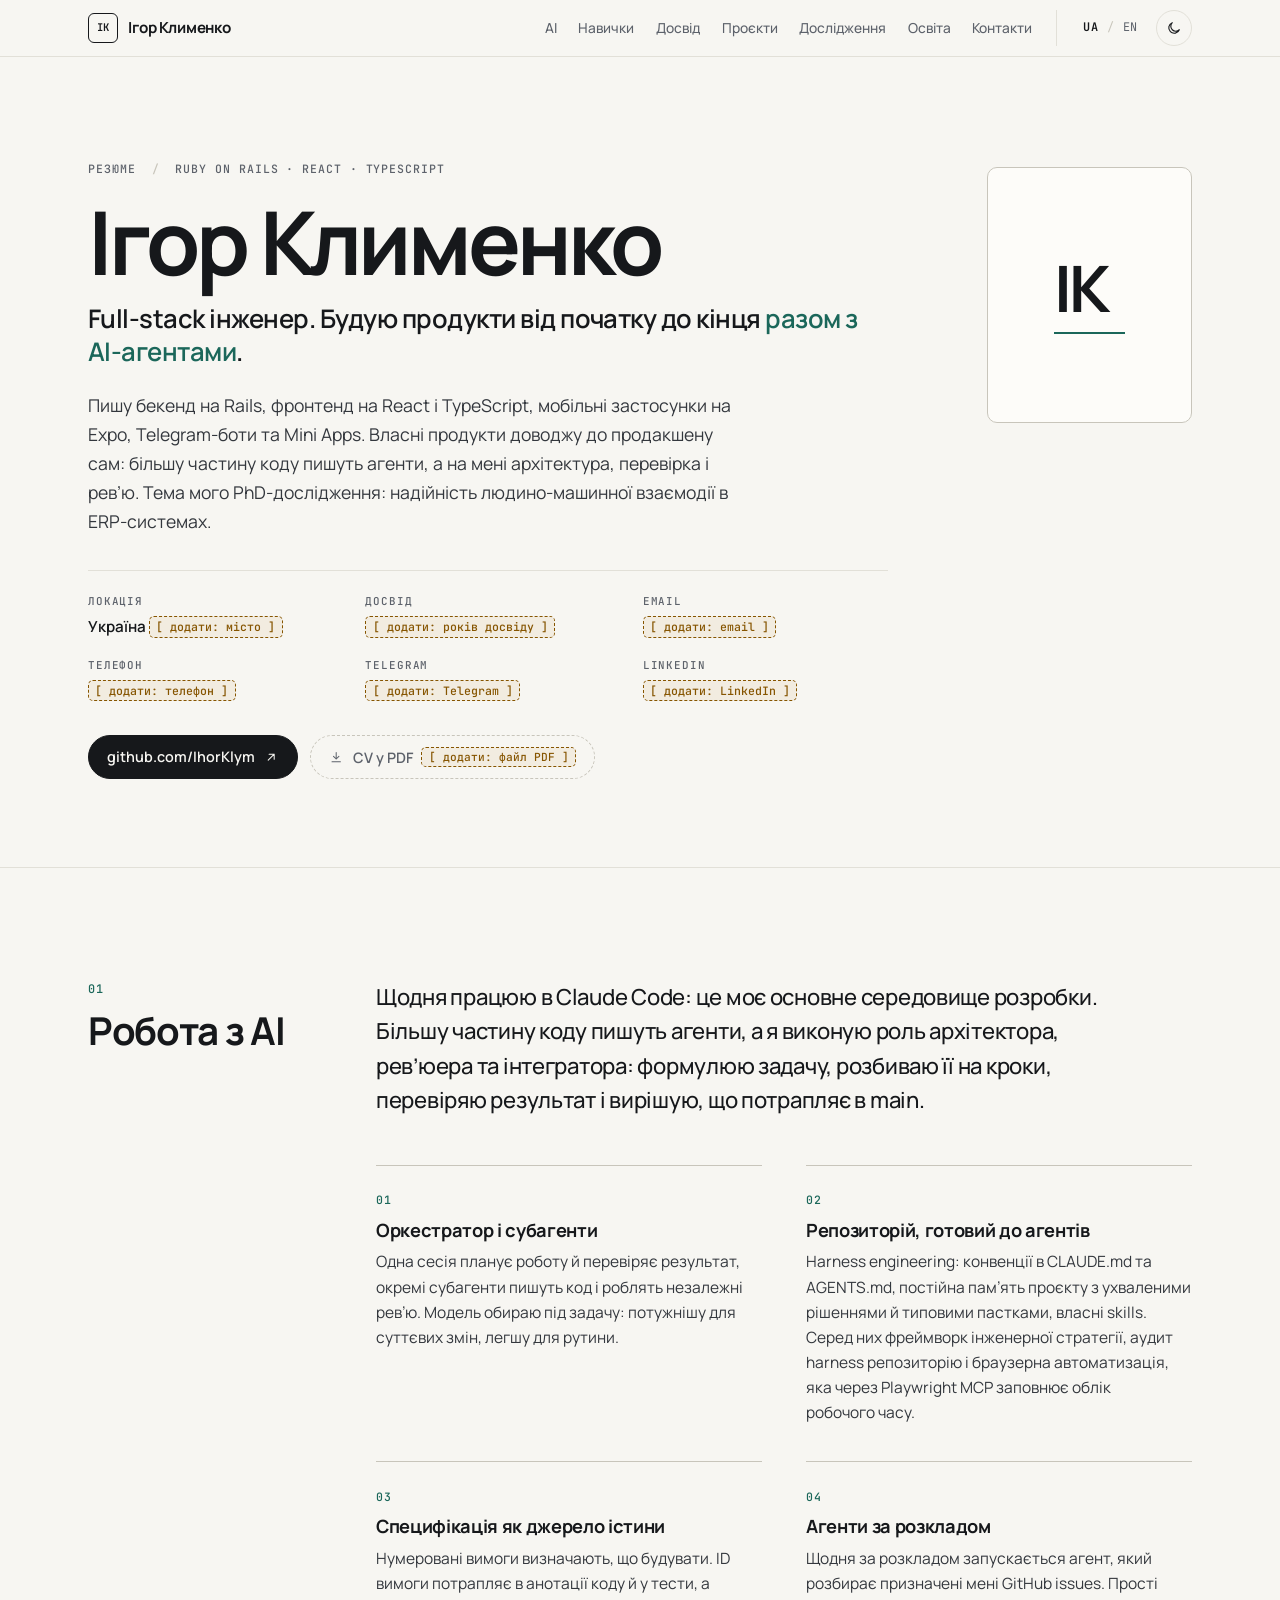
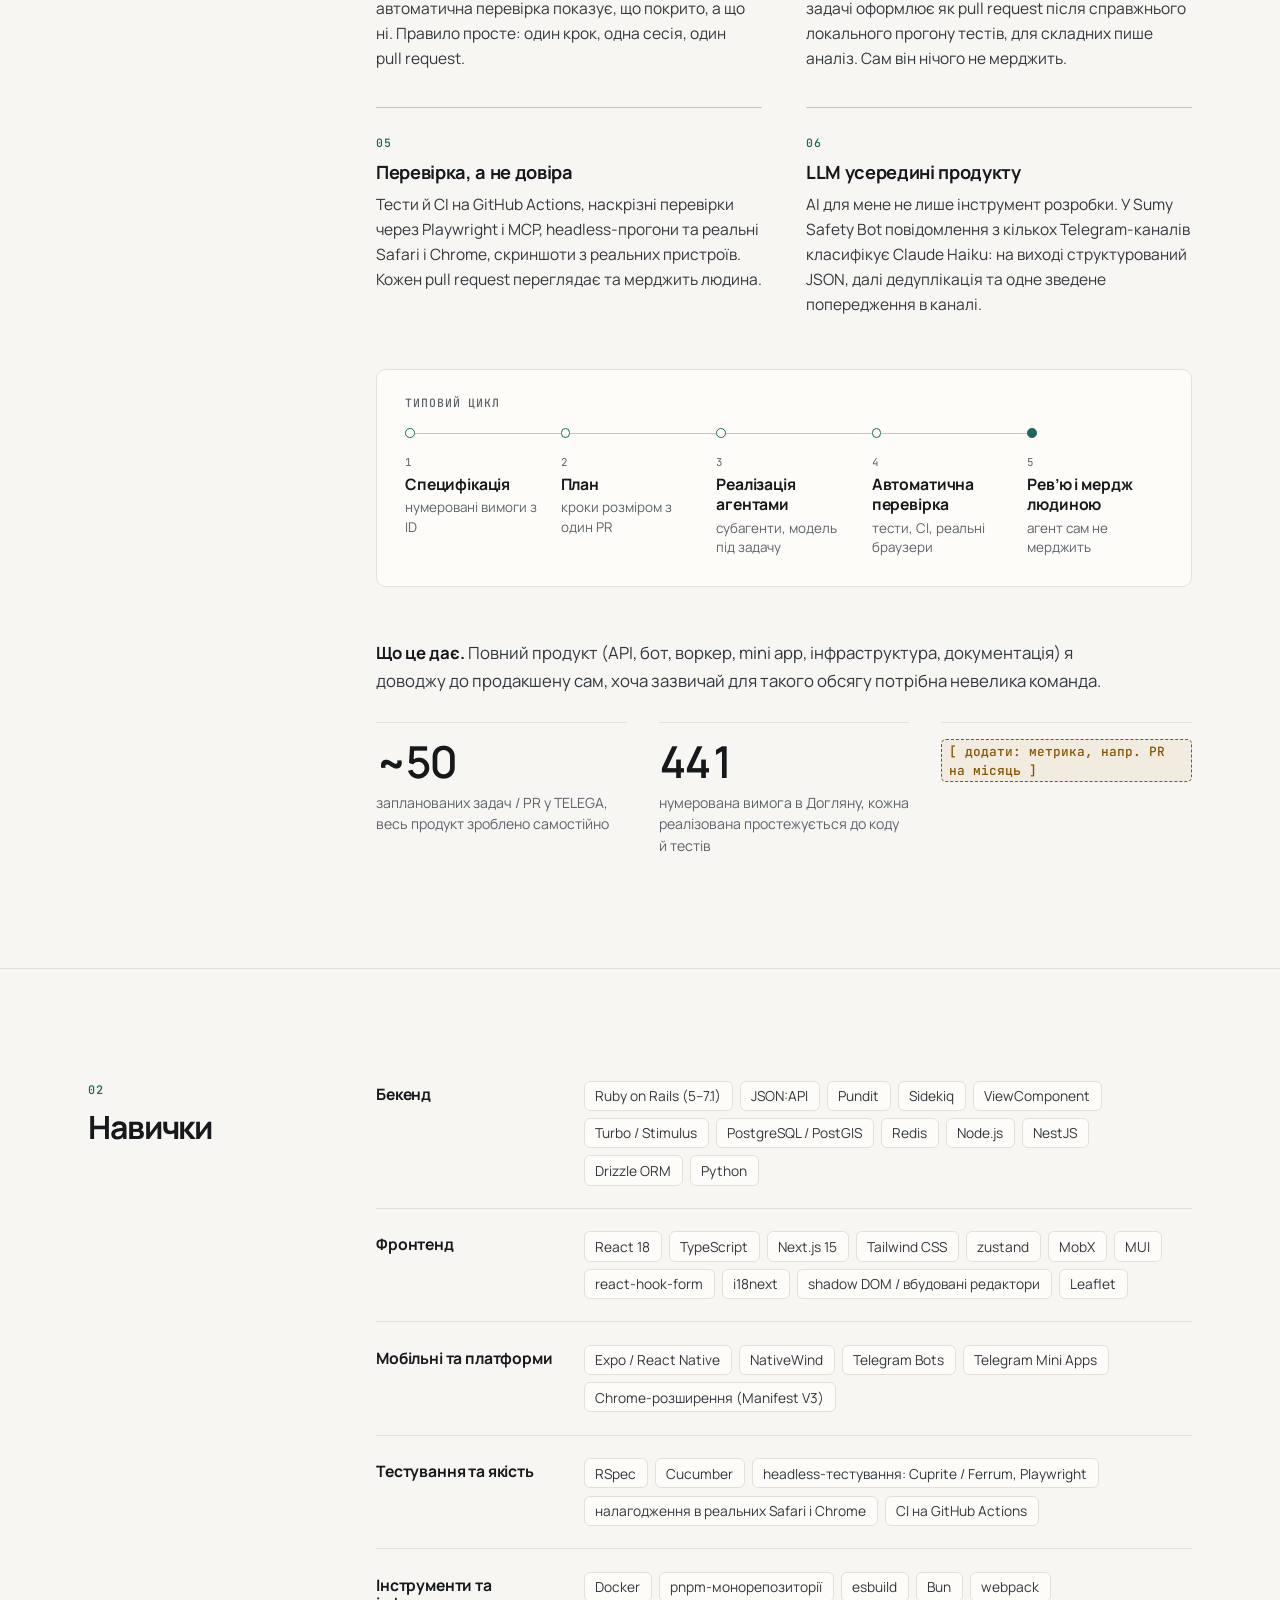
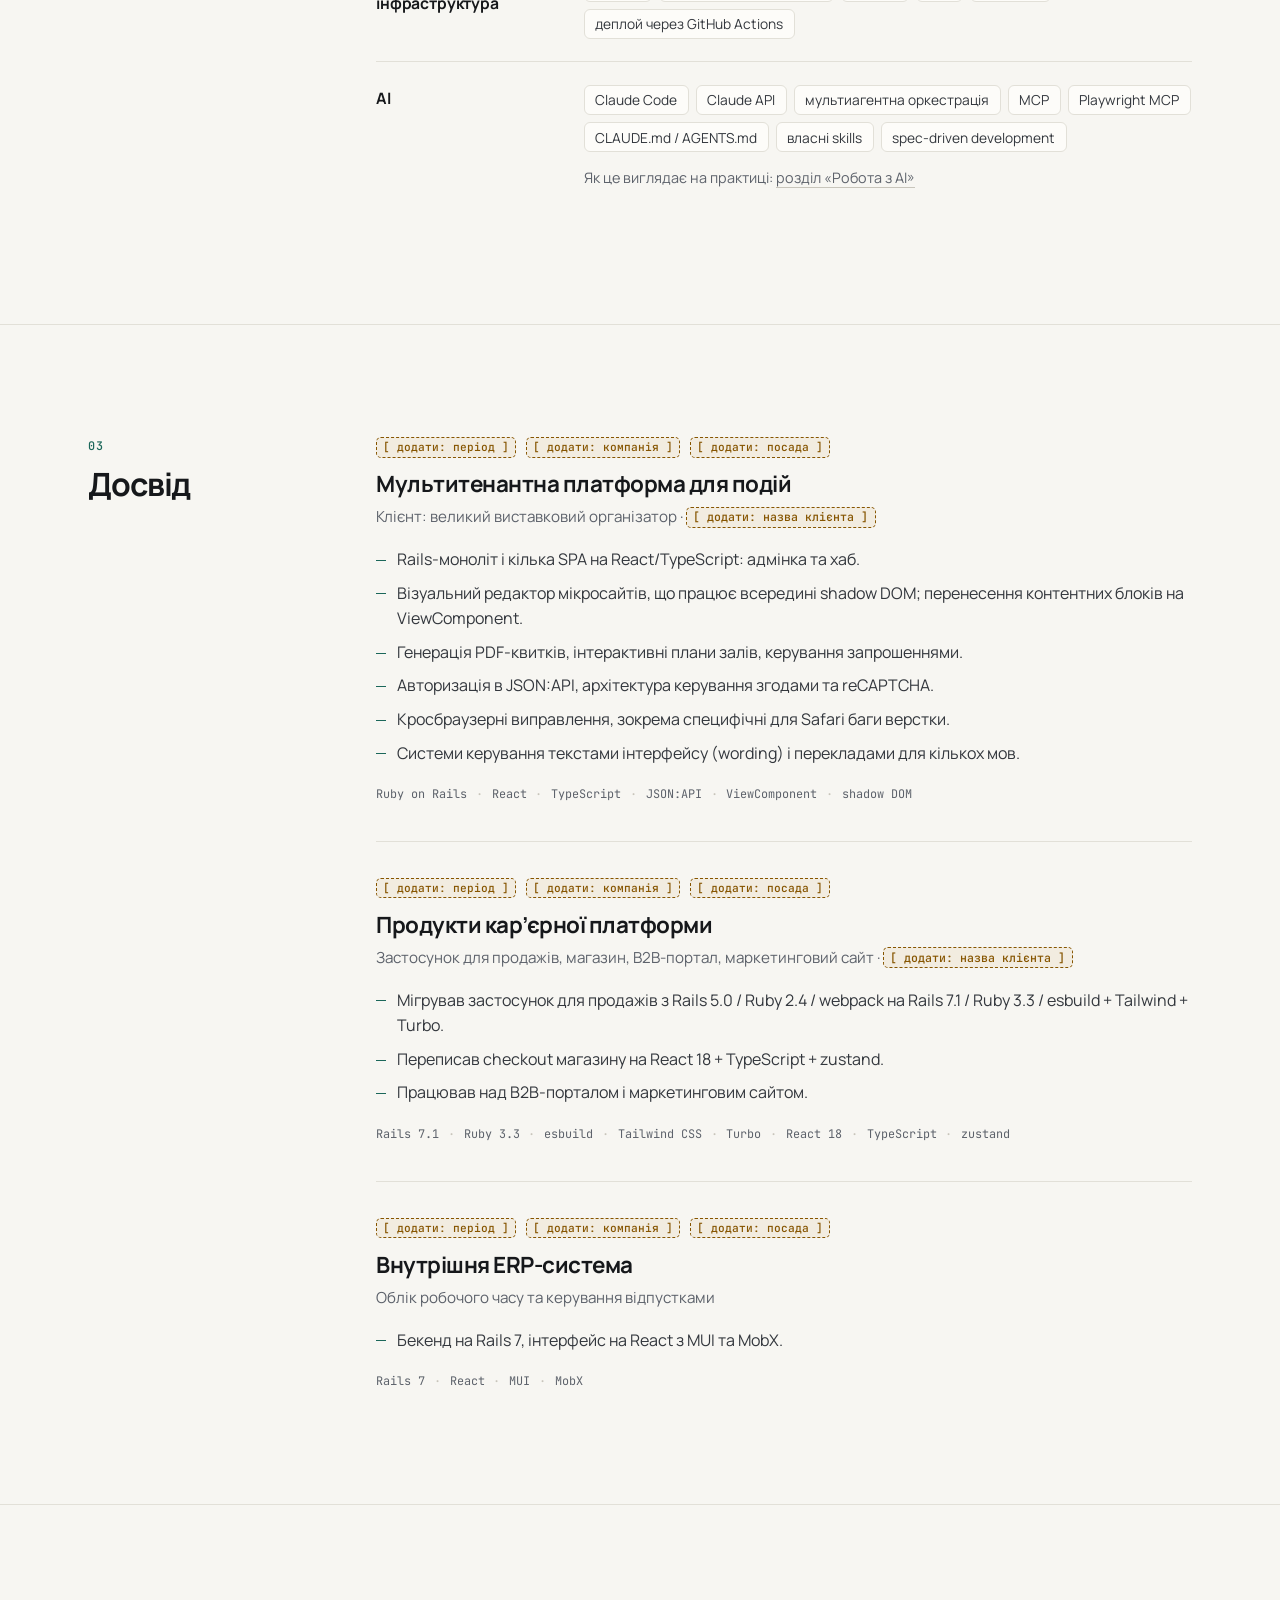
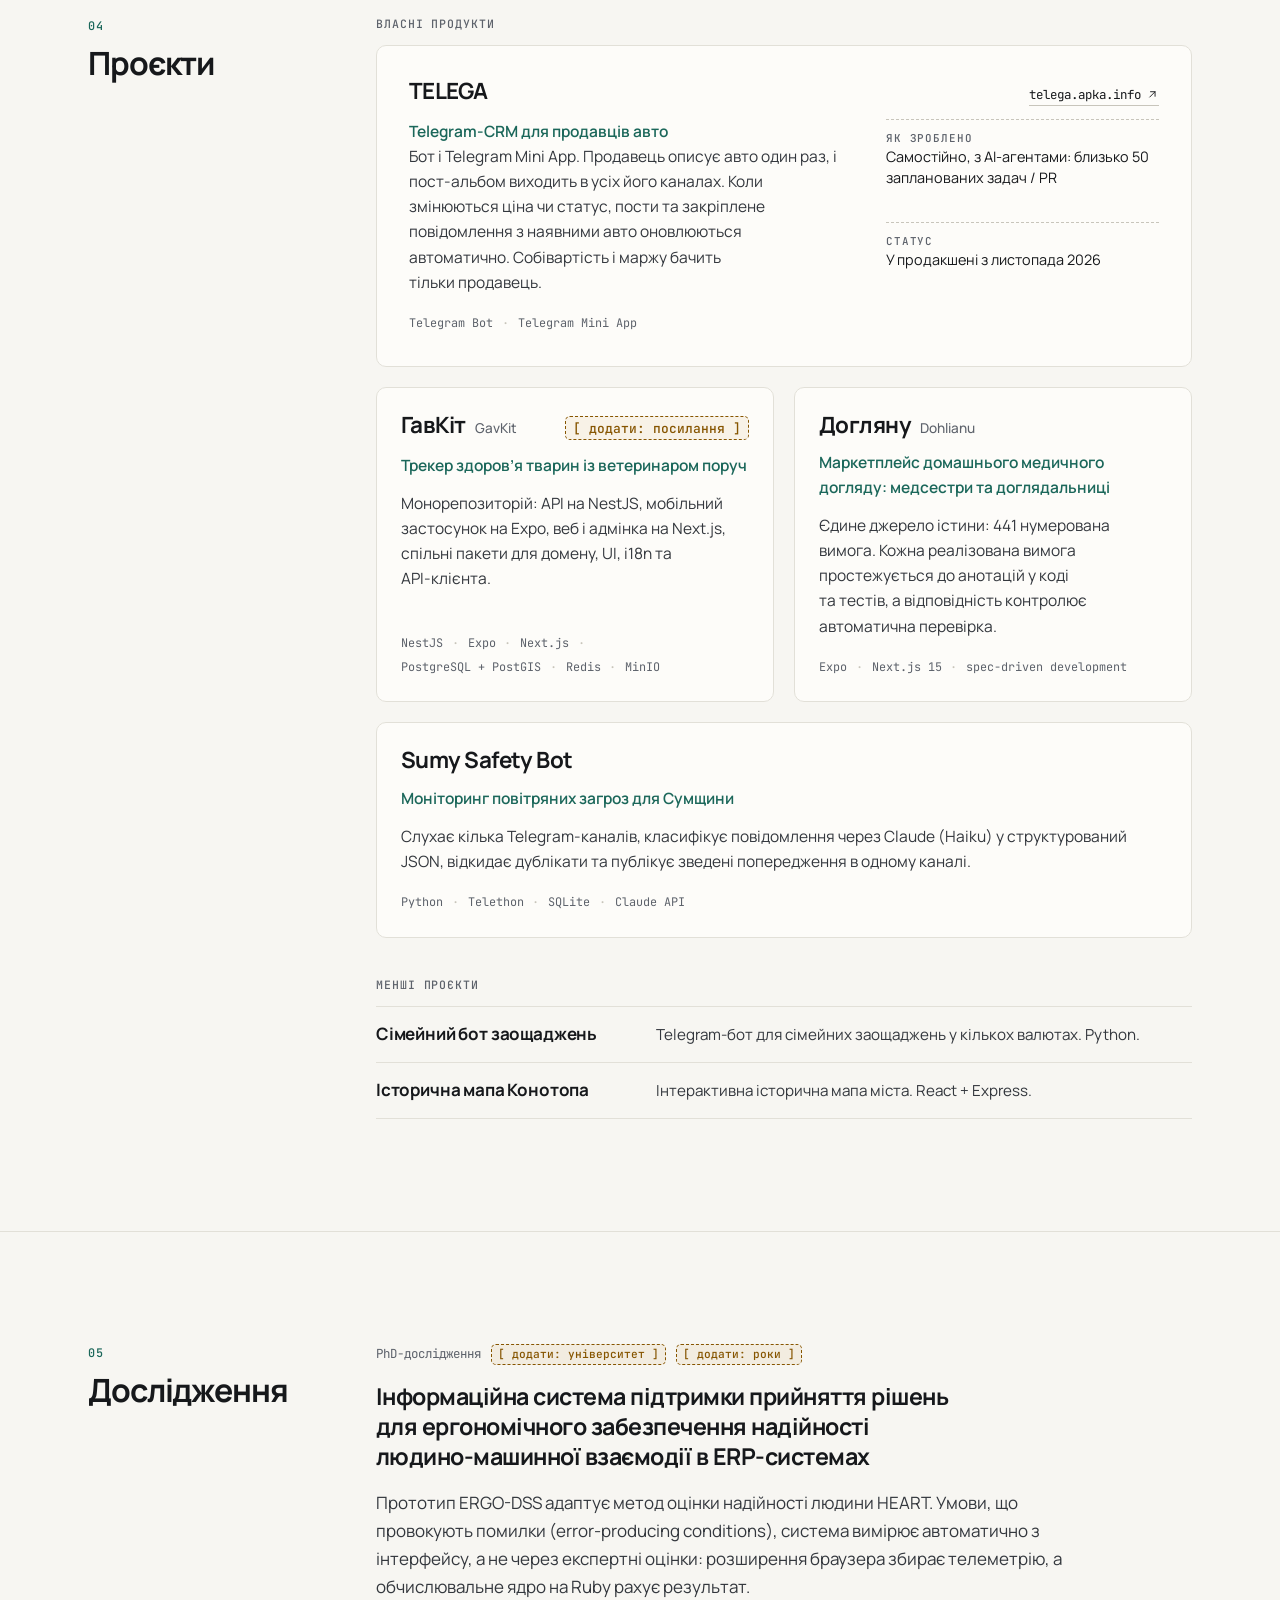
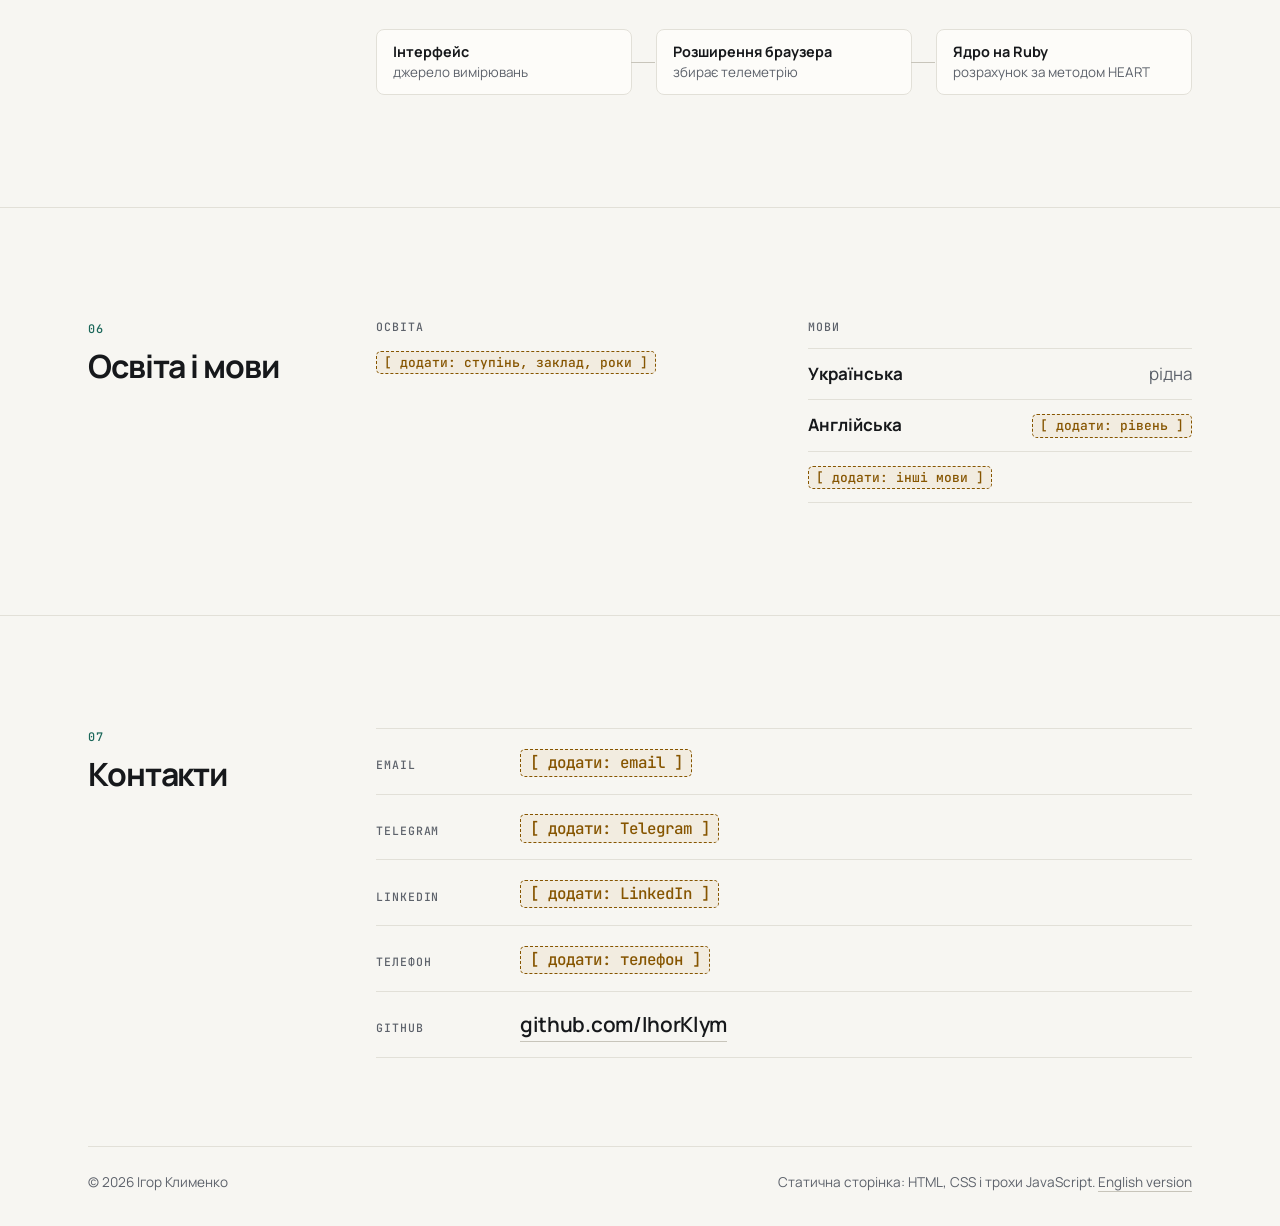
==== index.html @ 129bcf81 "Add bilingual CV site Co-Authored-By: Claude Fable 5.2 <noreply@anthropic.com>" ====
<!doctype html>
<html lang="uk" class="no-js">
<head>
  <meta charset="utf-8">
  <meta name="viewport" content="width=device-width, initial-scale=1">
  <title>Ігор Клименко · Full-stack інженер (Rails, React, TypeScript)</title>
  <meta name="description" content="Full-stack інженер: Ruby on Rails і React/TypeScript. Будую продукти від початку до кінця разом з AI-агентами: специфікація, оркестрація, автоматична перевірка, рев’ю людиною.">
  <meta name="author" content="Ігор Клименко">
  <link rel="canonical" href="https://ihorklym.github.io/cv/">
  <link rel="alternate" hreflang="uk" href="https://ihorklym.github.io/cv/">
  <link rel="alternate" hreflang="en" href="https://ihorklym.github.io/cv/en/">
  <link rel="alternate" hreflang="x-default" href="https://ihorklym.github.io/cv/">

  <meta name="color-scheme" content="light dark">
  <meta name="theme-color" content="#f7f6f2" media="(prefers-color-scheme: light)">
  <meta name="theme-color" content="#111316" media="(prefers-color-scheme: dark)">

  <meta property="og:type" content="profile">
  <meta property="og:site_name" content="Ігор Клименко · CV">
  <meta property="og:title" content="Ігор Клименко · Full-stack інженер">
  <meta property="og:description" content="Ruby on Rails і React/TypeScript. Будую продукти від початку до кінця разом з AI-агентами.">
  <meta property="og:url" content="https://ihorklym.github.io/cv/">
  <meta property="og:locale" content="uk_UA">
  <meta property="og:locale:alternate" content="en_US">
  <meta property="og:image" content="https://ihorklym.github.io/cv/assets/og-uk.png">
  <meta property="og:image:width" content="1200">
  <meta property="og:image:height" content="630">
  <meta property="og:image:alt" content="Ігор Клименко, full-stack інженер">
  <meta property="profile:first_name" content="Ігор">
  <meta property="profile:last_name" content="Клименко">
  <meta name="twitter:card" content="summary_large_image">

  <link rel="icon" href="assets/favicon.svg" type="image/svg+xml">
  <link rel="apple-touch-icon" href="assets/apple-touch-icon.png">

  <link rel="preconnect" href="https://fonts.googleapis.com">
  <link rel="preconnect" href="https://fonts.gstatic.com" crossorigin>
  <link rel="stylesheet" href="https://fonts.googleapis.com/css2?family=JetBrains+Mono:wght@400..600&amp;family=Manrope:wght@400..800&amp;display=swap">
  <link rel="stylesheet" href="assets/style.css">

  <script>
    /* Runs before first paint: saved theme, plus opt-in classes for motion.
       Without JS (or with reduced motion) nothing is ever hidden. */
    (function () {
      var d = document.documentElement;
      d.className = d.className.replace(/\bno-js\b/, 'js');
      try {
        var t = localStorage.getItem('cv-theme');
        if (t === 'light' || t === 'dark') d.setAttribute('data-theme', t);
      } catch (e) {}
      if ('IntersectionObserver' in window && window.matchMedia &&
          !window.matchMedia('(prefers-reduced-motion: reduce)').matches) {
        d.className += ' can-reveal';
        setTimeout(function () {
          if (!window.__cvReveal) d.className = d.className.replace(/\s*can-reveal\b/, '');
        }, 2500);
      }
    })();
  </script>
  <script src="assets/main.js" defer></script>

  <!-- When LinkedIn is known, add its URL to "sameAs" below. -->
  <script type="application/ld+json">
  {
    "@context": "https://schema.org",
    "@type": "Person",
    "name": "Ігор Клименко",
    "alternateName": "Ihor Klymenko",
    "jobTitle": "Full-stack інженер",
    "url": "https://ihorklym.github.io/cv/",
    "sameAs": ["https://github.com/IhorKlym"],
    "knowsAbout": ["Ruby on Rails", "React", "TypeScript", "AI-assisted software development"]
  }
  </script>
</head>
<body id="top">
  <a class="skip-link" href="#main">Перейти до змісту</a>

  <header class="site-header">
    <div class="wrap site-header__inner">
      <a class="brand" href="#top">
        <span class="brand__mark" aria-hidden="true">IK</span>
        <span>Ігор Клименко</span>
      </a>

      <nav class="nav" aria-label="Розділи сторінки">
        <ul>
          <li><a href="#ai">AI</a></li>
          <li><a href="#skills">Навички</a></li>
          <li><a href="#experience">Досвід</a></li>
          <li><a href="#projects">Проєкти</a></li>
          <li><a href="#research">Дослідження</a></li>
          <li><a href="#education">Освіта</a></li>
          <li><a href="#contact">Контакти</a></li>
        </ul>
      </nav>

      <div class="header-tools">
        <nav class="lang-switch" aria-label="Мова">
          <a href="./" hreflang="uk" lang="uk" aria-current="page" data-lang-link>UA<span class="visually-hidden"> (українська)</span></a>
          <span class="lang-switch__sep" aria-hidden="true">/</span>
          <a href="en/" hreflang="en" lang="en" data-lang-link>EN<span class="visually-hidden"> (English)</span></a>
        </nav>
        <button class="theme-toggle" type="button" aria-pressed="false" title="Темна тема" data-theme-toggle>
          <span class="visually-hidden">Темна тема</span>
          <svg class="icon icon-moon" viewBox="0 0 24 24" aria-hidden="true" focusable="false"><path d="M20 14.6A8.2 8.2 0 1 1 9.4 4a6.6 6.6 0 0 0 10.6 10.6Z"/></svg>
          <svg class="icon icon-sun" viewBox="0 0 24 24" aria-hidden="true" focusable="false"><circle cx="12" cy="12" r="4"/><path d="M12 2.8v1.9M12 19.3v1.9M4.9 4.9l1.3 1.3M17.8 17.8l1.3 1.3M2.8 12h1.9M19.3 12h1.9M4.9 19.1l1.3-1.3M17.8 6.2l1.3-1.3"/></svg>
        </button>
      </div>
    </div>
    <div class="progress" aria-hidden="true"></div>
  </header>

  <main id="main" tabindex="-1">

    <!-- Hero -->
    <section class="hero" aria-labelledby="hero-title">
      <div class="wrap hero__grid">
        <div class="hero__main">
          <p class="eyebrow hero__eyebrow hero-in" style="--d:0"><span>Резюме</span><span>Ruby on Rails · React · TypeScript</span></p>
          <h1 id="hero-title" class="hero-in" style="--d:1">Ігор Клименко</h1>
          <p class="hero__role hero-in" style="--d:2">Full-stack інженер. Будую продукти від початку до кінця <em>разом з AI-агентами</em>.</p>
          <p class="hero__about hero-in" style="--d:3">Пишу бекенд на Rails, фронтенд на React і TypeScript, мобільні застосунки на Expo, Telegram-боти та Mini Apps. Власні продукти доводжу до продакшену сам: більшу частину коду пишуть агенти, а на мені архітектура, перевірка і рев’ю. Тема мого PhD-дослідження: надійність людино-машинної взаємодії в ERP-системах.</p>

          <!-- Contacts: replace each placeholder <span class="placeholder" ...> with the real value, e.g.
               <a class="link" href="mailto:name@example.com">name@example.com</a>
               <a class="link" href="tel:+380000000000">+380 00 000 00 00</a>
               <a class="link" href="https://t.me/username">@username</a> -->
          <dl class="facts hero-in" style="--d:4">
            <div>
              <dt>Локація</dt>
              <dd>Україна <span class="placeholder" data-todo="city">[ додати: місто ]</span></dd>
            </div>
            <div class="todo-wrap">
              <dt>Досвід</dt>
              <dd><span class="placeholder" data-todo="years-experience">[ додати: років досвіду ]</span></dd>
            </div>
            <div class="todo-wrap">
              <dt>Email</dt>
              <dd><span class="placeholder" data-todo="email">[ додати: email ]</span></dd>
            </div>
            <div class="todo-wrap">
              <dt>Телефон</dt>
              <dd><span class="placeholder" data-todo="phone">[ додати: телефон ]</span></dd>
            </div>
            <div class="todo-wrap">
              <dt>Telegram</dt>
              <dd><span class="placeholder" data-todo="telegram">[ додати: Telegram ]</span></dd>
            </div>
            <div class="todo-wrap">
              <dt>LinkedIn</dt>
              <dd><span class="placeholder" data-todo="linkedin">[ додати: LinkedIn ]</span></dd>
            </div>
          </dl>

          <div class="hero__actions hero-in" style="--d:5">
            <a class="btn btn--solid" href="https://github.com/IhorKlym" rel="me">
              github.com/IhorKlym
              <svg class="icon" viewBox="0 0 24 24" aria-hidden="true" focusable="false"><path d="M7 17 17 7M8.5 7H17v8.5"/></svg>
            </a>
            <!-- When the PDF exists, replace this <span> with:
                 <a class="btn" href="assets/ihor-klymenko-cv-uk.pdf" download>
                   <svg class="icon" viewBox="0 0 24 24" aria-hidden="true" focusable="false"><path d="M12 4v11m0 0-4.5-4.5M12 15l4.5-4.5M5 19.5h14"/></svg>
                   CV у PDF
                 </a> -->
            <span class="btn btn--todo todo-wrap">
              <svg class="icon" viewBox="0 0 24 24" aria-hidden="true" focusable="false"><path d="M12 4v11m0 0-4.5-4.5M12 15l4.5-4.5M5 19.5h14"/></svg>
              CV у PDF
              <span class="placeholder" data-todo="cv-pdf">[ додати: файл PDF ]</span>
            </span>
          </div>
          <p class="print-only hero__online">Онлайн-версія: ihorklym.github.io/cv</p>
        </div>

        <!-- Photo slot. To use a photo, replace the <span class="portrait__mono"> below with:
             <img src="assets/photo.jpg" alt="Ігор Клименко" width="416" height="520">
             (in en/index.html the path is ../assets/photo.jpg) and remove aria-hidden from this div. -->
        <div class="portrait hero-in" style="--d:2" data-todo="photo" aria-hidden="true">
          <span class="portrait__mono">IK</span>
        </div>
      </div>
    </section>

    <!-- 01 Working with AI -->
    <section class="section section--feature" id="ai" aria-labelledby="ai-title">
      <div class="wrap section__grid">
        <div class="section__head">
          <span class="section__num">01</span>
          <h2 class="section__title" id="ai-title">Робота з AI</h2>
        </div>
        <div class="section__body">
          <p class="lead reveal">Щодня працюю в Claude Code: це моє основне середовище розробки. Більшу частину коду пишуть агенти, а я виконую роль архітектора, рев’юера та інтегратора: формулюю задачу, розбиваю її на кроки, перевіряю результат і вирішую, що потрапляє в main.</p>

          <ol class="principles">
            <li class="principle reveal">
              <span class="principle__num">01</span>
              <h3 class="principle__title">Оркестратор і субагенти</h3>
              <p>Одна сесія планує роботу й перевіряє результат, окремі субагенти пишуть код і роблять незалежні рев’ю. Модель обираю під задачу: потужнішу для суттєвих змін, легшу для рутини.</p>
            </li>
            <li class="principle reveal">
              <span class="principle__num">02</span>
              <h3 class="principle__title">Репозиторій, готовий до агентів</h3>
              <p>Harness engineering: конвенції в CLAUDE.md та AGENTS.md, постійна пам’ять проєкту з ухваленими рішеннями й типовими пастками, власні skills. Серед них фреймворк інженерної стратегії, аудит harness репозиторію і браузерна автоматизація, яка через Playwright MCP заповнює облік робочого часу.</p>
            </li>
            <li class="principle reveal">
              <span class="principle__num">03</span>
              <h3 class="principle__title">Специфікація як джерело істини</h3>
              <p>Нумеровані вимоги визначають, що будувати. ID вимоги потрапляє в анотації коду й у тести, а автоматична перевірка показує, що покрито, а що ні. Правило просте: один крок, одна сесія, один pull request.</p>
            </li>
            <li class="principle reveal">
              <span class="principle__num">04</span>
              <h3 class="principle__title">Агенти за розкладом</h3>
              <p>Щодня за розкладом запускається агент, який розбирає призначені мені GitHub issues. Прості задачі оформлює як pull request після справжнього локального прогону тестів, для складних пише аналіз. Сам він нічого не мерджить.</p>
            </li>
            <li class="principle reveal">
              <span class="principle__num">05</span>
              <h3 class="principle__title">Перевірка, а не довіра</h3>
              <p>Тести й CI на GitHub Actions, наскрізні перевірки через Playwright і MCP, headless-прогони та реальні Safari і Chrome, скриншоти з реальних пристроїв. Кожен pull request переглядає та мерджить людина.</p>
            </li>
            <li class="principle reveal">
              <span class="principle__num">06</span>
              <h3 class="principle__title">LLM усередині продукту</h3>
              <p>AI для мене не лише інструмент розробки. У Sumy Safety Bot повідомлення з кількох Telegram-каналів класифікує Claude Haiku: на виході структурований JSON, далі дедуплікація та одне зведене попередження в каналі.</p>
            </li>
          </ol>

          <div class="loop reveal">
            <h3 class="eyebrow">Типовий цикл</h3>
            <ol class="loop__steps">
              <li class="loop__step" style="--i:0">
                <span class="loop__idx">1</span>
                <span class="loop__name">Специфікація</span>
                <span class="loop__note">нумеровані вимоги з ID</span>
              </li>
              <li class="loop__step" style="--i:1">
                <span class="loop__idx">2</span>
                <span class="loop__name">План</span>
                <span class="loop__note">кроки розміром з один PR</span>
              </li>
              <li class="loop__step" style="--i:2">
                <span class="loop__idx">3</span>
                <span class="loop__name">Реалізація агентами</span>
                <span class="loop__note">субагенти, модель під задачу</span>
              </li>
              <li class="loop__step" style="--i:3">
                <span class="loop__idx">4</span>
                <span class="loop__name">Автоматична перевірка</span>
                <span class="loop__note">тести, CI, реальні браузери</span>
              </li>
              <li class="loop__step loop__step--human" style="--i:4">
                <span class="loop__idx">5</span>
                <span class="loop__name">Рев’ю і мердж людиною</span>
                <span class="loop__note">агент сам не мерджить</span>
              </li>
            </ol>
          </div>

          <div class="outcome reveal">
            <p class="outcome__text"><strong>Що це дає.</strong> Повний продукт (API, бот, воркер, mini app, інфраструктура, документація) я доводжу до продакшену сам, хоча зазвичай для такого обсягу потрібна невелика команда.</p>
            <ul class="stats">
              <li class="stat">
                <span class="stat__value">~50</span>
                <span class="stat__label">запланованих задач / PR у TELEGA, весь продукт зроблено самостійно</span>
              </li>
              <li class="stat">
                <span class="stat__value">441</span>
                <span class="stat__label">нумерована вимога в Догляну, кожна реалізована простежується до коду й тестів</span>
              </li>
              <li class="stat todo-wrap">
                <span class="placeholder" data-todo="ai-metric">[ додати: метрика, напр. PR на місяць ]</span>
              </li>
            </ul>
          </div>
        </div>
      </div>
    </section>

    <!-- 02 Skills -->
    <section class="section" id="skills" aria-labelledby="skills-title">
      <div class="wrap section__grid">
        <div class="section__head">
          <span class="section__num">02</span>
          <h2 class="section__title" id="skills-title">Навички</h2>
        </div>
        <div class="section__body">
          <div class="skill-group reveal">
            <h3 class="skill-group__title">Бекенд</h3>
            <ul class="tags">
              <li>Ruby on Rails (5–7.1)</li>
              <li>JSON:API</li>
              <li>Pundit</li>
              <li>Sidekiq</li>
              <li>ViewComponent</li>
              <li>Turbo / Stimulus</li>
              <li>PostgreSQL / PostGIS</li>
              <li>Redis</li>
              <li>Node.js</li>
              <li>NestJS</li>
              <li>Drizzle ORM</li>
              <li>Python</li>
            </ul>
          </div>
          <div class="skill-group reveal">
            <h3 class="skill-group__title">Фронтенд</h3>
            <ul class="tags">
              <li>React 18</li>
              <li>TypeScript</li>
              <li>Next.js 15</li>
              <li>Tailwind CSS</li>
              <li>zustand</li>
              <li>MobX</li>
              <li>MUI</li>
              <li>react-hook-form</li>
              <li>i18next</li>
              <li>shadow DOM / вбудовані редактори</li>
              <li>Leaflet</li>
            </ul>
          </div>
          <div class="skill-group reveal">
            <h3 class="skill-group__title">Мобільні та платформи</h3>
            <ul class="tags">
              <li>Expo / React Native</li>
              <li>NativeWind</li>
              <li>Telegram Bots</li>
              <li>Telegram Mini Apps</li>
              <li>Chrome-розширення (Manifest V3)</li>
            </ul>
          </div>
          <div class="skill-group reveal">
            <h3 class="skill-group__title">Тестування та якість</h3>
            <ul class="tags">
              <li>RSpec</li>
              <li>Cucumber</li>
              <li>headless-тестування: Cuprite / Ferrum, Playwright</li>
              <li>налагодження в реальних Safari і Chrome</li>
              <li>CI на GitHub Actions</li>
            </ul>
          </div>
          <div class="skill-group reveal">
            <h3 class="skill-group__title">Інструменти та інфраструктура</h3>
            <ul class="tags">
              <li>Docker</li>
              <li>pnpm-монорепозиторії</li>
              <li>esbuild</li>
              <li>Bun</li>
              <li>webpack</li>
              <li>деплой через GitHub Actions</li>
            </ul>
          </div>
          <div class="skill-group reveal">
            <h3 class="skill-group__title">AI</h3>
            <div>
              <ul class="tags">
                <li>Claude Code</li>
                <li>Claude API</li>
                <li>мультиагентна оркестрація</li>
                <li>MCP</li>
                <li>Playwright MCP</li>
                <li>CLAUDE.md / AGENTS.md</li>
                <li>власні skills</li>
                <li>spec-driven development</li>
              </ul>
              <p class="skill-group__more">Як це виглядає на практиці: <a class="link" href="#ai">розділ «Робота з AI»</a></p>
            </div>
          </div>
        </div>
      </div>
    </section>

    <!-- 03 Experience. Employer, role and dates are placeholders: replace each
         <span class="placeholder" ...> with plain text, e.g. <span>2022–2025</span>. -->
    <section class="section" id="experience" aria-labelledby="experience-title">
      <div class="wrap section__grid">
        <div class="section__head">
          <span class="section__num">03</span>
          <h2 class="section__title" id="experience-title">Досвід</h2>
        </div>
        <div class="section__body">
          <article class="job reveal">
            <p class="job__meta">
              <span class="placeholder" data-todo="job-1-dates">[ додати: період ]</span>
              <span class="placeholder" data-todo="job-1-employer">[ додати: компанія ]</span>
              <span class="placeholder" data-todo="job-1-role">[ додати: посада ]</span>
            </p>
            <h3 class="job__title">Мультитенантна платформа для подій</h3>
            <p class="job__context">Клієнт: великий виставковий організатор<span class="todo-wrap"> · <span class="placeholder" data-todo="job-1-client">[ додати: назва клієнта ]</span></span></p>
            <ul class="job__list">
              <li>Rails-моноліт і кілька SPA на React/TypeScript: адмінка та хаб.</li>
              <li>Візуальний редактор мікросайтів, що працює всередині shadow DOM; перенесення контентних блоків на ViewComponent.</li>
              <li>Генерація PDF-квитків, інтерактивні плани залів, керування запрошеннями.</li>
              <li>Авторизація в JSON:API, архітектура керування згодами та reCAPTCHA.</li>
              <li>Кросбраузерні виправлення, зокрема специфічні для Safari баги верстки.</li>
              <li>Системи керування текстами інтерфейсу (wording) і перекладами для кількох мов.</li>
            </ul>
            <ul class="stack">
              <li>Ruby on Rails</li>
              <li>React</li>
              <li>TypeScript</li>
              <li>JSON:API</li>
              <li>ViewComponent</li>
              <li>shadow DOM</li>
            </ul>
          </article>

          <article class="job reveal">
            <p class="job__meta">
              <span class="placeholder" data-todo="job-2-dates">[ додати: період ]</span>
              <span class="placeholder" data-todo="job-2-employer">[ додати: компанія ]</span>
              <span class="placeholder" data-todo="job-2-role">[ додати: посада ]</span>
            </p>
            <h3 class="job__title">Продукти кар’єрної платформи</h3>
            <p class="job__context">Застосунок для продажів, магазин, B2B-портал, маркетинговий сайт<span class="todo-wrap"> · <span class="placeholder" data-todo="job-2-client">[ додати: назва клієнта ]</span></span></p>
            <ul class="job__list">
              <li>Мігрував застосунок для продажів з Rails 5.0 / Ruby 2.4 / webpack на Rails 7.1 / Ruby 3.3 / esbuild + Tailwind + Turbo.</li>
              <li>Переписав checkout магазину на React 18 + TypeScript + zustand.</li>
              <li>Працював над B2B-порталом і маркетинговим сайтом.</li>
            </ul>
            <ul class="stack">
              <li>Rails 7.1</li>
              <li>Ruby 3.3</li>
              <li>esbuild</li>
              <li>Tailwind CSS</li>
              <li>Turbo</li>
              <li>React 18</li>
              <li>TypeScript</li>
              <li>zustand</li>
            </ul>
          </article>

          <article class="job reveal">
            <p class="job__meta">
              <span class="placeholder" data-todo="job-3-dates">[ додати: період ]</span>
              <span class="placeholder" data-todo="job-3-employer">[ додати: компанія ]</span>
              <span class="placeholder" data-todo="job-3-role">[ додати: посада ]</span>
            </p>
            <h3 class="job__title">Внутрішня ERP-система</h3>
            <p class="job__context">Облік робочого часу та керування відпустками</p>
            <ul class="job__list">
              <li>Бекенд на Rails 7, інтерфейс на React з MUI та MobX.</li>
            </ul>
            <ul class="stack">
              <li>Rails 7</li>
              <li>React</li>
              <li>MUI</li>
              <li>MobX</li>
            </ul>
          </article>
        </div>
      </div>
    </section>

    <!-- 04 Projects -->
    <section class="section" id="projects" aria-labelledby="projects-title">
      <div class="wrap section__grid">
        <div class="section__head">
          <span class="section__num">04</span>
          <h2 class="section__title" id="projects-title">Проєкти</h2>
        </div>
        <div class="section__body">
          <h3 class="sub-title reveal">Власні продукти</h3>
          <div class="projects">
            <article class="project project--featured reveal">
              <div class="project__head">
                <h3 class="project__title">TELEGA</h3>
                <a class="project__link link" href="https://telega.apka.info">
                  telega.apka.info
                  <svg class="icon" viewBox="0 0 24 24" aria-hidden="true" focusable="false"><path d="M7 17 17 7M8.5 7H17v8.5"/></svg>
                </a>
              </div>
              <div class="project__body">
                <div>
                  <p class="project__kicker">Telegram-CRM для продавців авто</p>
                  <p>Бот і Telegram Mini App. Продавець описує авто один раз, і пост-альбом виходить в усіх його каналах. Коли змінюються ціна чи статус, пости та закріплене повідомлення з наявними авто оновлюються автоматично. Собівартість і маржу бачить тільки продавець.</p>
                </div>
                <ul class="project__facts">
                  <li><strong>Як зроблено</strong>Самостійно, з AI-агентами: близько 50 запланованих задач / PR</li>
                  <li><strong>Статус</strong>У продакшені з листопада 2026</li>
                </ul>
              </div>
              <ul class="stack">
                <li>Telegram Bot</li>
                <li>Telegram Mini App</li>
              </ul>
            </article>

            <article class="project reveal">
              <div class="project__head">
                <h3 class="project__title">ГавКіт <small lang="en">GavKit</small></h3>
                <span class="placeholder" data-todo="gavkit-link">[ додати: посилання ]</span>
              </div>
              <p class="project__kicker">Трекер здоров’я тварин із ветеринаром поруч</p>
              <p>Монорепозиторій: API на NestJS, мобільний застосунок на Expo, веб і адмінка на Next.js, спільні пакети для домену, UI, i18n та API-клієнта.</p>
              <ul class="stack">
                <li>NestJS</li>
                <li>Expo</li>
                <li>Next.js</li>
                <li>PostgreSQL + PostGIS</li>
                <li>Redis</li>
                <li>MinIO</li>
              </ul>
            </article>

            <article class="project reveal">
              <div class="project__head">
                <h3 class="project__title">Догляну <small lang="en">Dohlianu</small></h3>
              </div>
              <p class="project__kicker">Маркетплейс домашнього медичного догляду: медсестри та доглядальниці</p>
              <p>Єдине джерело істини: 441 нумерована вимога. Кожна реалізована вимога простежується до анотацій у коді та тестів, а відповідність контролює автоматична перевірка.</p>
              <ul class="stack">
                <li>Expo</li>
                <li>Next.js 15</li>
                <li>spec-driven development</li>
              </ul>
            </article>

            <article class="project project--wide reveal">
              <div class="project__head">
                <h3 class="project__title">Sumy Safety Bot</h3>
              </div>
              <p class="project__kicker">Моніторинг повітряних загроз для Сумщини</p>
              <p>Слухає кілька Telegram-каналів, класифікує повідомлення через Claude (Haiku) у структурований JSON, відкидає дублікати та публікує зведені попередження в одному каналі.</p>
              <ul class="stack">
                <li>Python</li>
                <li>Telethon</li>
                <li>SQLite</li>
                <li>Claude API</li>
              </ul>
            </article>
          </div>

          <div class="minor reveal">
            <h3 class="sub-title">Менші проєкти</h3>
            <ul class="minor__list">
              <li>
                <span class="minor__name">Сімейний бот заощаджень</span>
                <span class="minor__desc">Telegram-бот для сімейних заощаджень у кількох валютах. Python.</span>
              </li>
              <li>
                <span class="minor__name">Історична мапа Конотопа</span>
                <span class="minor__desc">Інтерактивна історична мапа міста. React + Express.</span>
              </li>
            </ul>
          </div>
        </div>
      </div>
    </section>

    <!-- 05 Research -->
    <section class="section" id="research" aria-labelledby="research-title">
      <div class="wrap section__grid">
        <div class="section__head">
          <span class="section__num">05</span>
          <h2 class="section__title" id="research-title">Дослідження</h2>
        </div>
        <div class="section__body">
          <article class="research reveal">
            <p class="research__meta">
              <span>PhD-дослідження</span>
              <span class="placeholder" data-todo="phd-university">[ додати: університет ]</span>
              <span class="placeholder" data-todo="phd-years">[ додати: роки ]</span>
            </p>
            <h3 class="research__title">Інформаційна система підтримки прийняття рішень для ергономічного забезпечення надійності людино-машинної взаємодії в ERP-системах</h3>
            <p class="research__text">Прототип ERGO-DSS адаптує метод оцінки надійності людини HEART. Умови, що провокують помилки (error-producing conditions), система вимірює автоматично з інтерфейсу, а не через експертні оцінки: розширення браузера збирає телеметрію, а обчислювальне ядро на Ruby рахує результат.</p>
            <ol class="pipeline">
              <li><strong>Інтерфейс</strong><span>джерело вимірювань</span></li>
              <li><strong>Розширення браузера</strong><span>збирає телеметрію</span></li>
              <li><strong>Ядро на Ruby</strong><span>розрахунок за методом HEART</span></li>
            </ol>
          </article>
        </div>
      </div>
    </section>

    <!-- 06 Education and languages -->
    <section class="section" id="education" aria-labelledby="education-title">
      <div class="wrap section__grid">
        <div class="section__head">
          <span class="section__num">06</span>
          <h2 class="section__title" id="education-title">Освіта і мови</h2>
        </div>
        <div class="section__body edu-grid">
          <div class="todo-wrap reveal">
            <h3 class="sub-title">Освіта</h3>
            <p><span class="placeholder" data-todo="education">[ додати: ступінь, заклад, роки ]</span></p>
          </div>
          <div class="reveal">
            <h3 class="sub-title">Мови</h3>
            <dl class="lang-list">
              <div>
                <dt>Українська</dt>
                <dd>рідна</dd>
              </div>
              <div class="todo-wrap">
                <dt>Англійська</dt>
                <dd><span class="placeholder" data-todo="english-level">[ додати: рівень ]</span></dd>
              </div>
              <div class="todo-wrap">
                <dt><span class="placeholder" data-todo="other-languages">[ додати: інші мови ]</span></dt>
                <dd></dd>
              </div>
            </dl>
          </div>
        </div>
      </div>
    </section>
  </main>

  <!-- 07 Contact -->
  <footer class="site-footer" id="contact" aria-labelledby="contact-title">
    <div class="wrap">
      <div class="section__grid">
        <div class="section__head">
          <span class="section__num">07</span>
          <h2 class="section__title" id="contact-title">Контакти</h2>
        </div>
        <div class="section__body">
          <ul class="contact-list">
            <li class="todo-wrap reveal">
              <span class="contact-list__label">Email</span>
              <span class="contact-list__value"><span class="placeholder" data-todo="email">[ додати: email ]</span></span>
            </li>
            <li class="todo-wrap reveal">
              <span class="contact-list__label">Telegram</span>
              <span class="contact-list__value"><span class="placeholder" data-todo="telegram">[ додати: Telegram ]</span></span>
            </li>
            <li class="todo-wrap reveal">
              <span class="contact-list__label">LinkedIn</span>
              <span class="contact-list__value"><span class="placeholder" data-todo="linkedin">[ додати: LinkedIn ]</span></span>
            </li>
            <li class="todo-wrap reveal">
              <span class="contact-list__label">Телефон</span>
              <span class="contact-list__value"><span class="placeholder" data-todo="phone">[ додати: телефон ]</span></span>
            </li>
            <li class="reveal">
              <span class="contact-list__label">GitHub</span>
              <a class="contact-list__value link" href="https://github.com/IhorKlym" rel="me">github.com/IhorKlym</a>
            </li>
          </ul>
        </div>
      </div>

      <div class="footer__bottom">
        <p>© 2026 Ігор Клименко</p>
        <p class="no-print">Статична сторінка: HTML, CSS і трохи JavaScript. <a class="link" href="en/" hreflang="en" lang="en">English version</a></p>
      </div>
    </div>
  </footer>
</body>
</html>
---- assets/style.css ----
/*
  Ihor Klymenko / Ігор Клименко: CV
  Shared stylesheet for /index.html (uk) and /en/index.html (en).
  Plain CSS, no build step.
*/

/* ---------------------------------------------------------------
   1. Tokens
   --------------------------------------------------------------- */

:root {
  --bg: #f7f6f2;
  --surface: #fdfcf9;
  --fg: #16181b;
  --fg-soft: #33373d;
  --muted: #5d626b;
  --rule: #e2e0d8;
  --rule-strong: #c8c5bb;
  --accent: #1b675a;
  --accent-wash: rgba(27, 103, 90, 0.08);
  --todo: #865500;
  --todo-wash: rgba(176, 118, 0, 0.07);
  --shadow: 0 1px 2px rgba(20, 22, 25, 0.04), 0 10px 28px -16px rgba(20, 22, 25, 0.18);

  --font-sans: "Manrope", ui-sans-serif, system-ui, -apple-system, "Segoe UI", Roboto, "Helvetica Neue", Arial, sans-serif;
  --font-mono: "JetBrains Mono", ui-monospace, "SFMono-Regular", Menlo, Consolas, monospace;

  --wrap: 74rem;
  --gutter: clamp(1rem, 4vw, 2.5rem);
  --header-h: 3.5rem;
  --radius: 10px;
  --ease: cubic-bezier(0.2, 0.7, 0.2, 1);

  color-scheme: light;
}

@media (prefers-color-scheme: dark) {
  :root:not([data-theme="light"]) {
    --bg: #111316;
    --surface: #16191d;
    --fg: #ecebe6;
    --fg-soft: #c8cace;
    --muted: #999ea7;
    --rule: #262a30;
    --rule-strong: #3b4048;
    --accent: #7cc6b2;
    --accent-wash: rgba(124, 198, 178, 0.09);
    --todo: #e0b45e;
    --todo-wash: rgba(224, 180, 94, 0.08);
    --shadow: 0 1px 2px rgba(0, 0, 0, 0.3), 0 12px 32px -16px rgba(0, 0, 0, 0.7);
    color-scheme: dark;
  }
}

:root[data-theme="dark"] {
  --bg: #111316;
  --surface: #16191d;
  --fg: #ecebe6;
  --fg-soft: #c8cace;
  --muted: #999ea7;
  --rule: #262a30;
  --rule-strong: #3b4048;
  --accent: #7cc6b2;
  --accent-wash: rgba(124, 198, 178, 0.09);
  --todo: #e0b45e;
  --todo-wash: rgba(224, 180, 94, 0.08);
  --shadow: 0 1px 2px rgba(0, 0, 0, 0.3), 0 12px 32px -16px rgba(0, 0, 0, 0.7);
  color-scheme: dark;
}

/* ---------------------------------------------------------------
   2. Base
   --------------------------------------------------------------- */

*,
*::before,
*::after {
  box-sizing: border-box;
}

html {
  -webkit-text-size-adjust: 100%;
  text-size-adjust: 100%;
  scroll-padding-top: calc(var(--header-h) + 1.5rem);
}

@media (prefers-reduced-motion: no-preference) {
  html {
    scroll-behavior: smooth;
  }
}

body {
  margin: 0;
  min-height: 100vh;
  background: var(--bg);
  color: var(--fg);
  font-family: var(--font-sans);
  font-size: 1.0625rem;
  font-weight: 400;
  line-height: 1.65;
  font-feature-settings: "kern";
  -webkit-font-smoothing: antialiased;
  -moz-osx-font-smoothing: grayscale;
  text-rendering: optimizeLegibility;
  overflow-wrap: break-word;
  transition: background-color 0.3s ease, color 0.3s ease;
}

img,
svg {
  display: block;
  max-width: 100%;
}

h1,
h2,
h3 {
  margin: 0;
  font-weight: 700;
  line-height: 1.15;
  letter-spacing: -0.02em;
  text-wrap: balance;
}

p {
  margin: 0;
  text-wrap: pretty;
}

ul,
ol,
dl,
dd {
  margin: 0;
  padding: 0;
}

a {
  color: inherit;
}

::selection {
  background: var(--accent);
  color: var(--bg);
}

:focus-visible {
  outline: 2px solid var(--accent);
  outline-offset: 3px;
  border-radius: 3px;
}

.visually-hidden {
  position: absolute !important;
  width: 1px;
  height: 1px;
  margin: -1px;
  padding: 0;
  overflow: hidden;
  clip: rect(0 0 0 0);
  white-space: nowrap;
  border: 0;
}

.print-only {
  display: none;
}

.wrap {
  width: 100%;
  max-width: var(--wrap);
  margin-inline: auto;
  padding-inline: var(--gutter);
}

/* Single-column grids must never grow past the viewport on small screens.
   Wider layouts are set further down, inside min-width media queries. */
.hero__grid,
.section__grid,
.principles,
.loop__steps,
.stats,
.skill-group,
.projects,
.project--featured .project__body,
.minor__list li,
.pipeline,
.edu-grid,
.job__list,
.project__facts {
  grid-template-columns: minmax(0, 1fr);
}

.eyebrow {
  font-family: var(--font-mono);
  font-size: 0.72rem;
  font-weight: 500;
  letter-spacing: 0.08em;
  text-transform: uppercase;
  color: var(--muted);
}

.icon {
  width: 1em;
  height: 1em;
  flex: none;
  fill: none;
  stroke: currentColor;
  stroke-width: 1.7;
  stroke-linecap: round;
  stroke-linejoin: round;
}

main:focus {
  outline: none;
}

/* Text link with a drawn underline: a quiet rule at rest, an accent rule draws over it on hover. */
.link {
  color: inherit;
  text-decoration: none;
  background-image: linear-gradient(var(--accent), var(--accent)), linear-gradient(var(--rule-strong), var(--rule-strong));
  background-repeat: no-repeat;
  background-position: 0 100%, 0 100%;
  background-size: 0% 1px, 100% 1px;
  padding-bottom: 1px;
  transition: background-size 0.4s var(--ease), color 0.2s ease;
}

.link:hover {
  color: var(--accent);
  background-size: 100% 1px, 100% 1px;
}

/* ---------------------------------------------------------------
   3. Placeholders (missing facts). Grep: data-todo
   --------------------------------------------------------------- */

.placeholder {
  display: inline-block;
  max-width: 100%;
  padding: 0.08em 0.55em;
  border: 1px dashed var(--todo);
  border-radius: 5px;
  background: var(--todo-wash);
  color: var(--todo);
  font-family: var(--font-mono);
  font-size: max(0.7rem, 0.76em);
  font-weight: 500;
  line-height: 1.5;
  letter-spacing: 0;
  text-transform: none;
  vertical-align: 0.08em;
}

/* ---------------------------------------------------------------
   4. Skip link, header, progress
   --------------------------------------------------------------- */

.skip-link {
  position: absolute;
  top: 0.6rem;
  left: var(--gutter);
  z-index: 100;
  padding: 0.55rem 0.9rem;
  border-radius: 6px;
  background: var(--fg);
  color: var(--bg);
  font-size: 0.9rem;
  font-weight: 600;
  text-decoration: none;
  transform: translateY(-200%);
  transition: transform 0.2s var(--ease);
}

.skip-link:focus {
  transform: none;
}

.site-header {
  position: sticky;
  top: 0;
  z-index: 50;
  background: var(--bg);
  border-bottom: 1px solid var(--rule);
  transition: background-color 0.3s ease;
}

.site-header__inner {
  display: flex;
  align-items: center;
  gap: 1rem;
  height: var(--header-h);
}

.brand {
  display: inline-flex;
  align-items: center;
  gap: 0.65rem;
  min-width: 0;
  font-size: 0.95rem;
  font-weight: 700;
  letter-spacing: -0.01em;
  white-space: nowrap;
  text-decoration: none;
}

.brand__mark {
  display: grid;
  place-items: center;
  width: 1.85rem;
  height: 1.85rem;
  flex: none;
  border: 1px solid currentColor;
  border-radius: 6px;
  font-family: var(--font-mono);
  font-size: 0.66rem;
  font-weight: 600;
  letter-spacing: 0.02em;
  transition: background-color 0.25s ease, color 0.25s ease;
}

.brand:hover .brand__mark {
  background: var(--fg);
  color: var(--bg);
}

.nav {
  display: none;
}

.nav ul {
  display: flex;
  gap: 1.35rem;
  list-style: none;
}

.nav a {
  position: relative;
  display: inline-block;
  padding-block: 0.4rem;
  color: var(--muted);
  font-size: 0.86rem;
  font-weight: 500;
  text-decoration: none;
  transition: color 0.2s ease;
}

.nav a::after {
  content: "";
  position: absolute;
  right: 0;
  bottom: 0.1rem;
  left: 0;
  height: 1px;
  background: currentColor;
  transform: scaleX(0);
  transform-origin: left center;
  transition: transform 0.35s var(--ease);
}

.nav a:hover,
.nav a.is-active {
  color: var(--fg);
}

.nav a:hover::after,
.nav a.is-active::after {
  transform: scaleX(1);
}

.nav a.is-active::after {
  background: var(--accent);
}

.header-tools {
  display: flex;
  align-items: center;
  gap: 0.6rem;
  margin-left: auto;
}

.lang-switch {
  display: flex;
  align-items: center;
  font-family: var(--font-mono);
  font-size: 0.74rem;
  letter-spacing: 0.04em;
}

.lang-switch a {
  display: inline-flex;
  align-items: center;
  min-width: 2rem;
  min-height: 2rem;
  justify-content: center;
  padding: 0 0.3rem;
  border-radius: 6px;
  color: var(--muted);
  text-decoration: none;
  transition: color 0.2s ease, background-color 0.2s ease;
}

.lang-switch a:hover {
  color: var(--fg);
  background: var(--accent-wash);
}

.lang-switch a[aria-current="page"] {
  color: var(--fg);
  font-weight: 600;
}

.lang-switch__sep {
  color: var(--rule-strong);
}

.theme-toggle {
  display: inline-grid;
  place-items: center;
  width: 2.25rem;
  height: 2.25rem;
  padding: 0;
  border: 1px solid var(--rule);
  border-radius: 999px;
  background: transparent;
  color: var(--fg);
  cursor: pointer;
  transition: border-color 0.2s ease, background-color 0.2s ease;
}

.theme-toggle:hover {
  border-color: var(--rule-strong);
  background: var(--accent-wash);
}

.theme-toggle svg {
  width: 1rem;
  height: 1rem;
  transition: transform 0.5s var(--ease);
}

.theme-toggle:hover svg {
  transform: rotate(20deg);
}

.theme-toggle .icon-sun {
  display: none;
}

:root[data-theme="dark"] .theme-toggle .icon-sun {
  display: block;
}

:root[data-theme="dark"] .theme-toggle .icon-moon {
  display: none;
}

@media (prefers-color-scheme: dark) {
  :root:not([data-theme="light"]) .theme-toggle .icon-sun {
    display: block;
  }

  :root:not([data-theme="light"]) .theme-toggle .icon-moon {
    display: none;
  }
}

html:not(.js) .theme-toggle,
html:not(.js) .progress {
  display: none;
}

.progress {
  position: absolute;
  right: 0;
  bottom: -1px;
  left: 0;
  height: 2px;
  background: var(--accent);
  transform: scaleX(0);
  transform-origin: 0 50%;
  pointer-events: none;
}

@media (min-width: 64em) {
  .nav {
    display: block;
    margin-left: auto;
  }

  .header-tools {
    margin-left: 0.5rem;
    padding-left: 1.1rem;
    border-left: 1px solid var(--rule);
  }
}

/* ---------------------------------------------------------------
   5. Hero
   --------------------------------------------------------------- */

.hero {
  padding-block: clamp(2.75rem, 8vw, 6.5rem) clamp(2.75rem, 7vw, 5.5rem);
  border-bottom: 1px solid var(--rule);
}

.hero__grid {
  display: grid;
  gap: 2rem;
}

.hero__eyebrow {
  display: flex;
  flex-wrap: wrap;
  gap: 0.35rem 1rem;
  margin-bottom: 1.25rem;
}

.hero__eyebrow span + span::before {
  content: "/";
  margin-right: 1rem;
  color: var(--rule-strong);
}

.hero h1 {
  font-size: clamp(2.75rem, 1.5rem + 5.4vw, 5.5rem);
  font-weight: 700;
  line-height: 0.98;
  letter-spacing: -0.045em;
}

.hero__role {
  margin-top: 1.1rem;
  font-size: clamp(1.2rem, 1rem + 0.9vw, 1.6rem);
  font-weight: 600;
  line-height: 1.3;
  letter-spacing: -0.02em;
}

.hero__role em {
  font-style: normal;
  color: var(--accent);
}

.hero__about {
  max-width: 42rem;
  margin-top: 1.4rem;
  color: var(--fg-soft);
  font-size: 1.1rem;
  line-height: 1.65;
}

.facts {
  display: grid;
  grid-template-columns: repeat(2, minmax(0, 1fr));
  gap: 1.1rem 1.5rem;
  max-width: 50rem;
  margin-top: 2.1rem;
  padding-top: 1.4rem;
  border-top: 1px solid var(--rule);
}

.facts dt {
  margin-bottom: 0.2rem;
  font-family: var(--font-mono);
  font-size: 0.68rem;
  font-weight: 500;
  letter-spacing: 0.08em;
  text-transform: uppercase;
  color: var(--muted);
}

.facts dd {
  font-size: 0.95rem;
  font-weight: 600;
}

.hero__actions {
  display: flex;
  flex-wrap: wrap;
  gap: 0.75rem;
  margin-top: 2rem;
}

.portrait {
  position: relative;
  display: grid;
  place-items: center;
  width: 5.5rem;
  aspect-ratio: 1;
  order: -1;
  overflow: hidden;
  border: 1px solid var(--rule-strong);
  border-radius: var(--radius);
  background: var(--surface);
}

.portrait img {
  width: 100%;
  height: 100%;
  object-fit: cover;
}

.portrait__mono {
  font-size: 1.9rem;
  font-weight: 700;
  letter-spacing: -0.05em;
  line-height: 1;
}

.portrait__mono::after {
  content: "";
  display: block;
  width: 1.1em;
  height: 2px;
  margin: 0.18em auto 0;
  background: var(--accent);
}

@media (min-width: 40em) {
  .facts {
    grid-template-columns: repeat(3, minmax(0, 1fr));
    gap: 1.1rem 2rem;
  }
}

@media (max-width: 29.99em) {
  /* Keep the eyebrow on one line on phones: drop the "CV" label. */
  .hero__eyebrow span:first-child {
    display: none;
  }

  .hero__eyebrow span + span::before {
    content: none;
  }
}

@media (min-width: 56em) {
  .hero__grid {
    grid-template-columns: minmax(0, 1fr) auto;
    align-items: start;
    gap: 4rem;
  }

  .portrait {
    order: 0;
    width: clamp(10rem, 16vw, 13rem);
    aspect-ratio: 4 / 5;
    margin-top: 0.5rem;
  }

  .portrait__mono {
    font-size: clamp(3rem, 5vw, 4rem);
  }
}

/* Buttons */

.btn {
  display: inline-flex;
  align-items: center;
  gap: 0.55rem;
  min-height: 2.75rem;
  padding: 0.55rem 1.15rem;
  border: 1px solid var(--fg);
  border-radius: 999px;
  background: transparent;
  color: var(--fg);
  font-size: 0.9rem;
  font-weight: 600;
  line-height: 1.2;
  text-decoration: none;
  transition: transform 0.25s var(--ease), background-color 0.2s ease, border-color 0.2s ease, color 0.2s ease, box-shadow 0.25s ease;
}

.btn:hover {
  border-color: var(--accent);
  color: var(--accent);
}

.btn--solid {
  background: var(--fg);
  color: var(--bg);
}

.btn--solid:hover {
  background: var(--accent);
  color: var(--bg);
}

.btn--todo {
  flex-wrap: wrap;
  border-style: dashed;
  border-color: var(--rule-strong);
  color: var(--muted);
  cursor: default;
}

.btn--todo:hover {
  border-color: var(--rule-strong);
  color: var(--muted);
}

/* ---------------------------------------------------------------
   6. Sections
   --------------------------------------------------------------- */

.section {
  padding-block: clamp(3.5rem, 9vw, 7rem);
  border-bottom: 1px solid var(--rule);
}

.section__grid {
  display: grid;
  gap: 1.75rem;
}

.section__num {
  display: block;
  margin-bottom: 0.55rem;
  font-family: var(--font-mono);
  font-size: 0.74rem;
  font-weight: 500;
  letter-spacing: 0.06em;
  color: var(--accent);
}

.section__title {
  font-size: clamp(1.65rem, 1.25rem + 1.5vw, 2rem);
  letter-spacing: -0.035em;
}

.section__body {
  min-width: 0;
}

.lead {
  max-width: 46rem;
  font-size: clamp(1.15rem, 1rem + 0.6vw, 1.38rem);
  font-weight: 500;
  line-height: 1.55;
  letter-spacing: -0.012em;
}

.sub-title {
  margin-bottom: 0.9rem;
  font-family: var(--font-mono);
  font-size: 0.72rem;
  font-weight: 500;
  letter-spacing: 0.08em;
  text-transform: uppercase;
  color: var(--muted);
}

@media (min-width: 56em) {
  .section__grid {
    grid-template-columns: 14.5rem minmax(0, 1fr);
    gap: 3.5rem;
  }

  .section__head {
    position: sticky;
    top: calc(var(--header-h) + 2.25rem);
    align-self: start;
  }
}

/* Small inline stacks used in jobs and projects */

.stack {
  display: flex;
  flex-wrap: wrap;
  gap: 0.3rem 0;
  list-style: none;
  font-family: var(--font-mono);
  font-size: 0.74rem;
  color: var(--muted);
}

.stack li:not(:last-child)::after {
  content: "·";
  margin-inline: 0.55rem;
  color: var(--rule-strong);
}

/* ---------------------------------------------------------------
   7. Working with AI
   --------------------------------------------------------------- */

.section--feature .section__title {
  font-size: clamp(1.85rem, 1.3rem + 2vw, 2.4rem);
}

.principles {
  display: grid;
  gap: 2.25rem 2.75rem;
  margin-top: 3rem;
  list-style: none;
}

.principle {
  position: relative;
  padding-top: 1.15rem;
  border-top: 1px solid var(--rule-strong);
}

.principle::before {
  content: "";
  position: absolute;
  top: -1px;
  left: 0;
  width: 100%;
  height: 1px;
  background: var(--accent);
  transform: scaleX(0);
  transform-origin: left center;
  transition: transform 0.6s var(--ease);
}

.principle:hover::before {
  transform: scaleX(1);
}

.principle__num {
  font-family: var(--font-mono);
  font-size: 0.72rem;
  font-weight: 500;
  letter-spacing: 0.06em;
  color: var(--accent);
}

.principle__title {
  margin-top: 0.45rem;
  font-size: 1.14rem;
  letter-spacing: -0.018em;
}

.principle p {
  margin-top: 0.55rem;
  color: var(--fg-soft);
  font-size: 0.97rem;
  line-height: 1.62;
}

@media (min-width: 40em) {
  .principles {
    grid-template-columns: repeat(2, minmax(0, 1fr));
  }
}

/* The typical loop */

.loop {
  margin-top: 3.25rem;
  padding: 1.5rem;
  border: 1px solid var(--rule);
  border-radius: var(--radius);
  background: var(--surface);
  container: loop / inline-size;
}

.loop__steps {
  display: grid;
  margin-top: 1.25rem;
  list-style: none;
}

.loop__step {
  position: relative;
  padding: 0 0 1.25rem 1.75rem;
}

.loop__step::before {
  content: "";
  position: absolute;
  top: 0.42rem;
  left: 0;
  z-index: 1;
  width: 0.6rem;
  height: 0.6rem;
  border: 1.5px solid var(--accent);
  border-radius: 50%;
  background: var(--surface);
}

.loop__step::after {
  content: "";
  position: absolute;
  top: 1.1rem;
  bottom: 0.15rem;
  left: calc(0.3rem - 0.5px);
  width: 1px;
  background: var(--rule-strong);
  transform-origin: center top;
}

.loop__step:last-child {
  padding-bottom: 0;
}

.loop__step:last-child::after {
  display: none;
}

.loop__step--human::before {
  background: var(--accent);
}

.loop__idx {
  display: block;
  font-family: var(--font-mono);
  font-size: 0.68rem;
  color: var(--muted);
}

.loop__name {
  display: block;
  margin-top: 0.1rem;
  font-size: 0.98rem;
  font-weight: 700;
  line-height: 1.3;
  letter-spacing: -0.01em;
}

.loop__note {
  display: block;
  margin-top: 0.25rem;
  color: var(--muted);
  font-size: 0.84rem;
  line-height: 1.45;
}

@media (min-width: 48em) {
  .loop {
    padding: 1.6rem 1.75rem 1.75rem;
  }
}

/* Horizontal strip only when the box itself is wide enough for five steps. */
@container loop (min-width: 37rem) {
  .loop__steps {
    --loop-gap: 1rem;
    grid-template-columns: repeat(5, minmax(0, 1fr));
    gap: var(--loop-gap);
    margin-top: 1.5rem;
  }

  .loop__name {
    font-size: 0.92rem;
  }

  .loop__step {
    padding: 1.35rem 0 0;
  }

  .loop__step::before {
    top: -0.3rem;
  }

  .loop__step::after {
    top: 0;
    right: calc(var(--loop-gap) * -1);
    bottom: auto;
    left: 0.6rem;
    width: auto;
    height: 1px;
    transform-origin: left center;
  }
}

@container loop (min-width: 46rem) {
  .loop__steps {
    --loop-gap: 1.25rem;
  }

  .loop__name {
    font-size: 0.98rem;
  }
}

/* Outcome */

.outcome {
  margin-top: 3.25rem;
}

.outcome__text {
  max-width: 46rem;
  font-size: 1.05rem;
  color: var(--fg-soft);
}

.outcome__text strong {
  color: var(--fg);
  font-weight: 700;
}

.stats {
  display: grid;
  gap: 1.5rem 2rem;
  margin-top: 1.75rem;
  list-style: none;
}

.stat {
  padding-top: 1rem;
  border-top: 1px solid var(--rule);
}

.stat__value {
  display: block;
  font-size: clamp(2.1rem, 1.6rem + 1.8vw, 2.75rem);
  font-weight: 600;
  line-height: 1;
  letter-spacing: -0.04em;
  font-variant-numeric: tabular-nums;
}

.stat__label {
  display: block;
  margin-top: 0.55rem;
  color: var(--muted);
  font-size: 0.88rem;
  line-height: 1.5;
}

.stat .placeholder {
  font-size: 0.8rem;
}

@media (min-width: 36em) {
  .stats {
    grid-template-columns: repeat(3, minmax(0, 1fr));
  }
}

/* ---------------------------------------------------------------
   8. Skills
   --------------------------------------------------------------- */

.skill-group {
  display: grid;
  gap: 0.8rem;
  padding-block: 1.4rem;
  border-top: 1px solid var(--rule);
}

.skill-group:first-child {
  padding-top: 0;
  border-top: 0;
}

.skill-group__title {
  padding-top: 0.25rem;
  font-size: 0.98rem;
  font-weight: 700;
  letter-spacing: -0.01em;
}

.skill-group__more {
  margin-top: 0.85rem;
  color: var(--muted);
  font-size: 0.9rem;
}

.tags {
  display: flex;
  flex-wrap: wrap;
  gap: 0.45rem;
  list-style: none;
}

.tags li {
  padding: 0.28rem 0.65rem;
  border: 1px solid var(--rule);
  border-radius: 6px;
  background: var(--surface);
  color: var(--fg-soft);
  font-size: 0.86rem;
  line-height: 1.4;
}

@media (min-width: 40em) {
  .skill-group {
    grid-template-columns: 11.5rem minmax(0, 1fr);
    gap: 1.5rem;
  }
}

/* ---------------------------------------------------------------
   9. Experience
   --------------------------------------------------------------- */

.job {
  padding-block: 2.25rem;
  border-top: 1px solid var(--rule);
}

.job:first-child {
  padding-top: 0;
  border-top: 0;
}

.job:last-child {
  padding-bottom: 0;
}

.job__meta {
  display: flex;
  flex-wrap: wrap;
  gap: 0.45rem 0.6rem;
  margin-bottom: 0.85rem;
  font-family: var(--font-mono);
  font-size: 0.78rem;
  color: var(--muted);
}

.job__title {
  font-size: clamp(1.2rem, 1.05rem + 0.5vw, 1.4rem);
  letter-spacing: -0.022em;
}

.job__context {
  margin-top: 0.45rem;
  color: var(--muted);
  font-size: 0.95rem;
}

.job__list {
  display: grid;
  gap: 0.5rem;
  margin-top: 1.1rem;
  list-style: none;
}

.job__list li {
  position: relative;
  padding-left: 1.3rem;
  color: var(--fg-soft);
  font-size: 1rem;
  line-height: 1.6;
}

.job__list li::before {
  content: "";
  position: absolute;
  top: 0.8em;
  left: 0;
  width: 0.6rem;
  height: 1px;
  background: var(--accent);
}

.job .stack {
  margin-top: 1.2rem;
}

/* ---------------------------------------------------------------
   10. Projects
   --------------------------------------------------------------- */

.projects {
  display: grid;
  gap: 1.25rem;
}

.project {
  position: relative;
  display: flex;
  flex-direction: column;
  gap: 0.8rem;
  padding: 1.5rem;
  border: 1px solid var(--rule);
  border-radius: var(--radius);
  background: var(--surface);
  transition: transform 0.3s var(--ease), border-color 0.3s ease, box-shadow 0.3s ease, background-color 0.3s ease;
}

.project__head {
  display: flex;
  flex-wrap: wrap;
  align-items: baseline;
  justify-content: space-between;
  gap: 0.4rem 1rem;
}

.project__title {
  font-size: 1.4rem;
  letter-spacing: -0.025em;
}

.project__title small {
  margin-left: 0.35rem;
  color: var(--muted);
  font-size: 0.85rem;
  font-weight: 500;
  letter-spacing: 0;
}

.project__link {
  display: inline-flex;
  align-items: center;
  gap: 0.3rem;
  font-family: var(--font-mono);
  font-size: 0.78rem;
}

.project__link .icon {
  width: 0.8rem;
  height: 0.8rem;
  transition: transform 0.3s var(--ease);
}

.project__link:hover .icon {
  transform: translate(2px, -2px);
}

.project__kicker {
  color: var(--accent);
  font-size: 0.97rem;
  font-weight: 600;
  line-height: 1.4;
}

.project p {
  color: var(--fg-soft);
  font-size: 0.97rem;
  line-height: 1.62;
}

.project .project__kicker {
  color: var(--accent);
}

.project p {
  max-width: 46rem;
}

.project__facts {
  display: grid;
  gap: 0.6rem;
  list-style: none;
}

.project__facts li {
  padding-top: 0.6rem;
  border-top: 1px dashed var(--rule-strong);
  font-size: 0.9rem;
  line-height: 1.5;
}

.project__facts strong {
  display: block;
  font-family: var(--font-mono);
  font-size: 0.68rem;
  font-weight: 500;
  letter-spacing: 0.08em;
  text-transform: uppercase;
  color: var(--muted);
}

.project .stack {
  margin-top: auto;
  padding-top: 0.4rem;
}

.project--featured .project__body {
  display: grid;
  gap: 1.25rem;
}

@media (hover: hover) and (prefers-reduced-motion: no-preference) {
  .project:hover {
    transform: translateY(-3px);
    border-color: var(--rule-strong);
    box-shadow: var(--shadow);
  }
}

@media (min-width: 40em) {
  .projects {
    grid-template-columns: repeat(2, minmax(0, 1fr));
  }

  .project--featured,
  .project--wide {
    grid-column: 1 / -1;
  }
}

@media (min-width: 64em) {
  .project--featured {
    padding: 2rem;
  }

  .project--featured .project__body {
    grid-template-columns: minmax(0, 1.6fr) minmax(0, 1fr);
    gap: 2.5rem;
  }
}

.minor {
  margin-top: 2.5rem;
}

.minor__list {
  list-style: none;
}

.minor__list li {
  display: grid;
  gap: 0.15rem 1.5rem;
  padding-block: 0.85rem;
  border-top: 1px solid var(--rule);
}

.minor__list li:last-child {
  border-bottom: 1px solid var(--rule);
}

.minor__name {
  font-weight: 700;
  letter-spacing: -0.01em;
}

.minor__desc {
  color: var(--fg-soft);
  font-size: 0.95rem;
}

@media (min-width: 40em) {
  .minor__list li {
    grid-template-columns: 16rem minmax(0, 1fr);
    align-items: baseline;
  }
}

/* ---------------------------------------------------------------
   11. Research
   --------------------------------------------------------------- */

.research__meta {
  display: flex;
  flex-wrap: wrap;
  align-items: center;
  gap: 0.45rem 0.6rem;
  margin-bottom: 1rem;
  font-family: var(--font-mono);
  font-size: 0.78rem;
  color: var(--muted);
}

.research__title {
  max-width: 44rem;
  font-size: clamp(1.2rem, 1.05rem + 0.6vw, 1.45rem);
  line-height: 1.3;
  letter-spacing: -0.022em;
}

.research__text {
  max-width: 44rem;
  margin-top: 1.1rem;
  color: var(--fg-soft);
}

.pipeline {
  display: grid;
  gap: 0.6rem;
  margin-top: 1.75rem;
  list-style: none;
}

.pipeline li {
  position: relative;
  padding: 0.75rem 1rem;
  border: 1px solid var(--rule);
  border-radius: 8px;
  background: var(--surface);
  font-size: 0.9rem;
  line-height: 1.4;
}

.pipeline strong {
  display: block;
  font-weight: 700;
}

.pipeline span {
  color: var(--muted);
  font-size: 0.84rem;
}

.pipeline li:not(:last-child)::after {
  content: "";
  position: absolute;
  bottom: -0.6rem;
  left: 1.5rem;
  width: 1px;
  height: 0.6rem;
  background: var(--rule-strong);
}

@media (min-width: 48em) {
  .pipeline {
    grid-template-columns: repeat(3, minmax(0, 1fr));
    gap: 1.5rem;
  }

  .pipeline li:not(:last-child)::after {
    top: 50%;
    right: -1.5rem;
    bottom: auto;
    left: auto;
    width: 1.5rem;
    height: 1px;
  }
}

/* ---------------------------------------------------------------
   12. Education and languages
   --------------------------------------------------------------- */

.edu-grid {
  display: grid;
  gap: 2.5rem;
}

.lang-list div {
  display: flex;
  flex-wrap: wrap;
  align-items: baseline;
  justify-content: space-between;
  gap: 0.25rem 1rem;
  padding-block: 0.7rem;
  border-top: 1px solid var(--rule);
}

.lang-list div:last-child {
  border-bottom: 1px solid var(--rule);
}

.lang-list dt {
  font-weight: 700;
}

.lang-list dd {
  color: var(--muted);
}

@media (min-width: 48em) {
  .edu-grid {
    grid-template-columns: repeat(2, minmax(0, 1fr));
    gap: 3rem;
  }
}

/* ---------------------------------------------------------------
   13. Footer / contact
   --------------------------------------------------------------- */

.site-footer {
  padding-top: clamp(3.5rem, 9vw, 7rem);
}

.contact-list {
  list-style: none;
}

.contact-list li {
  display: flex;
  flex-wrap: wrap;
  align-items: baseline;
  gap: 0.25rem 1.5rem;
  padding-block: 0.95rem;
  border-top: 1px solid var(--rule);
}

.contact-list li:last-child {
  border-bottom: 1px solid var(--rule);
}

.contact-list__label {
  flex: 0 0 7.5rem;
  font-family: var(--font-mono);
  font-size: 0.72rem;
  font-weight: 500;
  letter-spacing: 0.08em;
  text-transform: uppercase;
  color: var(--muted);
}

.contact-list__value {
  font-size: clamp(1.05rem, 0.95rem + 0.6vw, 1.3rem);
  font-weight: 600;
  letter-spacing: -0.015em;
}

.footer__bottom {
  display: flex;
  flex-wrap: wrap;
  justify-content: space-between;
  gap: 0.5rem 2rem;
  margin-top: clamp(3rem, 8vw, 5.5rem);
  padding-block: 1.5rem 2rem;
  border-top: 1px solid var(--rule);
  color: var(--muted);
  font-size: 0.85rem;
}

/* ---------------------------------------------------------------
   14. Motion. Content is only hidden when the inline script has
   added .js / .can-reveal to <html> (JS on, motion allowed).
   --------------------------------------------------------------- */

@keyframes rise {
  from {
    opacity: 0;
    transform: translateY(14px);
  }

  to {
    opacity: 1;
    transform: none;
  }
}

@keyframes settle {
  from {
    opacity: 0;
    transform: scale(0.96);
  }

  to {
    opacity: 1;
    transform: none;
  }
}

@media (prefers-reduced-motion: no-preference) {
  .js .hero-in {
    animation: rise 0.9s var(--ease) both;
    animation-delay: calc(var(--d, 0) * 85ms + 80ms);
  }

  .js .portrait.hero-in {
    animation-name: settle;
    animation-duration: 1.1s;
  }

  .can-reveal .reveal {
    transition: opacity 0.8s var(--ease), transform 0.8s var(--ease);
    transition-delay: var(--reveal-delay, 0ms);
  }

  .can-reveal .reveal:not(.is-visible) {
    opacity: 0;
    transform: translateY(18px);
  }

  /* The loop strip draws its connectors in sequence once revealed. */
  .can-reveal .loop .loop__step::after {
    transition: transform 0.7s var(--ease);
    transition-delay: calc(var(--i, 0) * 140ms + 250ms);
  }

  .can-reveal .loop:not(.is-drawn) .loop__step::after {
    transform: scaleY(0);
  }

  .btn:hover {
    transform: translateY(-1px);
  }
}

@media (prefers-reduced-motion: no-preference) {
  @container loop (min-width: 37rem) {
    .can-reveal .loop:not(.is-drawn) .loop__step::after {
      transform: scaleX(0);
    }
  }
}

@media (prefers-reduced-motion: reduce) {
  *,
  *::before,
  *::after {
    animation-duration: 0.01ms !important;
    animation-iteration-count: 1 !important;
    transition-duration: 0.01ms !important;
    transition-delay: 0ms !important;
    scroll-behavior: auto !important;
  }
}

/* ---------------------------------------------------------------
   15. Print: a clean 1-2 page CV (A4). Toggles, motion and
   placeholders are removed; rows that only hold a placeholder
   (.todo-wrap) disappear until the real value is filled in.
   --------------------------------------------------------------- */

@media print {
  :root,
  :root[data-theme],
  :root:not([data-theme="light"]) {
    --bg: #fff;
    --surface: #fff;
    --fg: #111;
    --fg-soft: #222;
    --muted: #555;
    --rule: #d9d9d9;
    --rule-strong: #b5b5b5;
    --accent: #1b675a;
    color-scheme: light;
  }

  @page {
    size: A4;
    margin: 11mm 12mm;
  }

  html {
    font-size: 8.25pt;
  }

  body {
    background: #fff;
    color: #111;
    font-size: 1rem;
    line-height: 1.42;
  }

  *,
  *::before,
  *::after {
    animation: none !important;
    transition: none !important;
  }

  .reveal {
    opacity: 1 !important;
    transform: none !important;
  }

  .skip-link,
  .site-header,
  .progress,
  .theme-toggle,
  .portrait,
  .placeholder,
  .todo-wrap:has(.placeholder),
  .skill-group__more,
  .pipeline,
  .loop__idx,
  .loop__note,
  .site-footer,
  .btn--todo,
  a[download],
  .no-print {
    display: none !important;
  }

  .print-only {
    display: block;
  }

  .wrap {
    max-width: none;
    padding: 0;
  }

  a {
    text-decoration: none;
  }

  .link {
    padding: 0;
    background: none;
  }

  /* Only block-level headings: a break-after inside a grid/flex row would
     propagate to the container and make whole sections unbreakable. */
  .job__title,
  .research__title,
  .sub-title {
    break-after: avoid;
  }

  /* Hero */
  .hero {
    padding: 0 0 3mm;
  }

  .hero__grid {
    display: block;
  }

  .hero__eyebrow {
    margin-bottom: 1mm;
  }

  .hero h1 {
    font-size: 22pt;
    letter-spacing: -0.03em;
  }

  .hero__role {
    margin-top: 1mm;
    font-size: 11.5pt;
  }

  .hero__about {
    max-width: none;
    margin-top: 1.5mm;
    font-size: 1rem;
  }

  .facts,
  .hero__actions,
  .hero__online {
    display: inline-flex;
    flex-wrap: wrap;
    align-items: baseline;
    gap: 1mm 5mm;
    max-width: none;
    margin: 2mm 5mm 0 0;
    padding: 0;
    border: 0;
    vertical-align: baseline;
  }

  .facts div {
    display: flex;
    align-items: baseline;
    gap: 1.5mm;
  }

  .facts dt {
    margin: 0;
  }

  .facts dd {
    font-size: 1rem;
  }

  .btn {
    min-height: 0;
    padding: 0;
    border: 0;
    background: none;
    color: #111;
    font-size: 1rem;
  }

  .btn .icon {
    width: 0.9em;
    height: 0.9em;
  }

  .hero__online {
    color: var(--muted);
  }

  /* Sections: heading on one line, body at full width */
  .section {
    padding-block: 2.6mm;
  }

  .section__grid {
    display: block;
  }

  .section__head {
    position: static;
    display: flex;
    align-items: baseline;
    gap: 2mm;
    margin-bottom: 2mm;
    break-after: avoid;
  }

  .section__num {
    margin: 0;
  }

  .section__title,
  .section--feature .section__title {
    font-size: 11.5pt;
  }

  .lead {
    max-width: none;
    font-size: 1.05rem;
  }

  .sub-title {
    margin-bottom: 1mm;
  }

  /* Working with AI */
  .principles {
    grid-template-columns: repeat(3, minmax(0, 1fr));
    gap: 2.5mm 5mm;
    margin-top: 2.5mm;
  }

  .principle {
    padding-top: 1.2mm;
    break-inside: avoid;
  }

  .principle::before {
    display: none;
  }

  .principle__title {
    margin-top: 0.3mm;
    font-size: 1rem;
  }

  .principle p {
    margin-top: 0.6mm;
    font-size: 0.92rem;
    line-height: 1.38;
  }

  .loop {
    margin-top: 3mm;
    padding: 2mm 3mm;
    break-inside: avoid;
  }

  .loop__steps {
    grid-template-columns: repeat(5, minmax(0, 1fr));
    gap: 3mm;
    margin-top: 1.5mm;
  }

  .loop__step {
    padding: 2mm 0 0;
  }

  .loop__step::before {
    top: -0.28rem;
  }

  .loop__step::after {
    top: 0;
    right: -3mm;
    bottom: auto;
    left: 0.6rem;
    width: auto;
    height: 1px;
    transform: none !important;
  }

  .loop__name {
    margin: 0;
    font-size: 0.92rem;
  }

  .loop__note {
    margin-top: 0.3mm;
    font-size: 0.82rem;
  }

  .outcome {
    margin-top: 3mm;
    break-inside: avoid;
  }

  .outcome__text {
    max-width: none;
    font-size: 1rem;
  }

  .stats {
    display: flex;
    gap: 6mm;
    margin-top: 2mm;
  }

  .stat {
    display: flex;
    flex: 1 1 0;
    align-items: center;
    gap: 2.5mm;
    padding-top: 1.5mm;
  }

  .stat__value {
    font-size: 14pt;
  }

  .stat__label {
    margin: 0;
    font-size: 0.86rem;
    line-height: 1.35;
  }

  /* Skills */
  .skill-group {
    grid-template-columns: 34mm minmax(0, 1fr);
    gap: 3mm;
    padding-block: 1.2mm;
    break-inside: avoid;
  }

  .skill-group:first-child {
    padding-top: 0;
  }

  .skill-group__title {
    padding-top: 0;
    font-size: 0.95rem;
  }

  .tags {
    display: block;
  }

  .tags li {
    display: inline;
    padding: 0;
    border: 0;
    background: none;
    font-size: 0.95rem;
  }

  .tags li:not(:last-child)::after {
    content: ", ";
  }

  /* Experience: title on the left, dates / company / role on the right */
  .job {
    display: grid;
    grid-template-columns: minmax(0, 1fr) auto;
    column-gap: 5mm;
    padding-block: 2mm;
    break-inside: avoid;
  }

  .job > * {
    grid-column: 1 / -1;
  }

  .job > .job__title {
    grid-column: 1;
    grid-row: 1;
  }

  .job > .job__meta {
    grid-column: 2;
    grid-row: 1;
    justify-content: flex-end;
    align-self: baseline;
    margin: 0;
    text-align: right;
  }

  .job:first-child {
    padding-top: 0;
  }

  .job__meta:not(:has(> :not(.placeholder))) {
    display: none;
  }

  .job__title {
    font-size: 1.08rem;
  }

  .job__context {
    margin-top: 0.3mm;
    font-size: 0.92rem;
  }

  .job__list {
    grid-template-columns: repeat(2, minmax(0, 1fr));
    gap: 0.4mm 6mm;
    margin-top: 1.2mm;
  }

  .job__list li {
    line-height: 1.38;
  }

  .job__list li::before {
    top: 0.7em;
  }

  .job .stack,
  .project .stack {
    margin-top: 1mm;
    padding-top: 0;
    font-size: 0.82rem;
  }

  /* Projects */
  .projects {
    grid-template-columns: repeat(3, minmax(0, 1fr));
    gap: 2.5mm 5mm;
  }

  .project {
    gap: 0.8mm;
    padding: 0;
    border: 0;
    border-radius: 0;
    background: none;
    box-shadow: none;
    break-inside: avoid;
  }

  .project--featured {
    grid-column: 1 / -1;
    padding: 0;
  }

  .project--wide {
    grid-column: auto;
  }

  .project--featured .project__body {
    display: block;
  }

  .project--featured .project__facts {
    display: flex;
    flex-wrap: wrap;
    gap: 0.5mm 6mm;
    margin-top: 1mm;
  }

  .project--featured .project__facts li {
    display: flex;
    gap: 1.5mm;
    align-items: baseline;
    padding-top: 0;
    border-top: 0;
  }

  .project__title {
    font-size: 1.08rem;
  }

  .project__title small {
    font-size: 0.8rem;
  }

  .project__link {
    font-size: 0.85rem;
  }

  .project__kicker,
  .project p {
    max-width: none;
    font-size: 0.92rem;
    line-height: 1.38;
  }

  .project__facts {
    gap: 0.8mm;
  }

  .project__facts li {
    padding-top: 0.8mm;
    font-size: 0.9rem;
  }

  .minor {
    margin-top: 2.5mm;
    break-inside: avoid;
  }

  .minor__list li {
    grid-template-columns: 45mm minmax(0, 1fr);
    padding-block: 0.8mm;
  }

  /* Research */
  .research__meta {
    margin-bottom: 0.8mm;
  }

  .research__meta:not(:has(> :not(.placeholder))) {
    display: none;
  }

  .research__title {
    max-width: none;
    font-size: 1.05rem;
  }

  .research__text {
    max-width: none;
    margin-top: 1mm;
  }

  /* Education and languages */
  .edu-grid {
    display: flex;
    gap: 8mm;
  }

  .edu-grid > * {
    flex: 1 1 0;
    max-width: 85mm;
  }

  .lang-list {
    display: flex;
    flex-wrap: wrap;
    gap: 0.5mm 6mm;
  }

  .lang-list dt::after {
    content: ":";
  }

  .lang-list div,
  .lang-list div:last-child {
    justify-content: flex-start;
    gap: 1.5mm;
    padding: 0;
    border: 0;
  }

  #education {
    border-bottom: 0;
  }
}
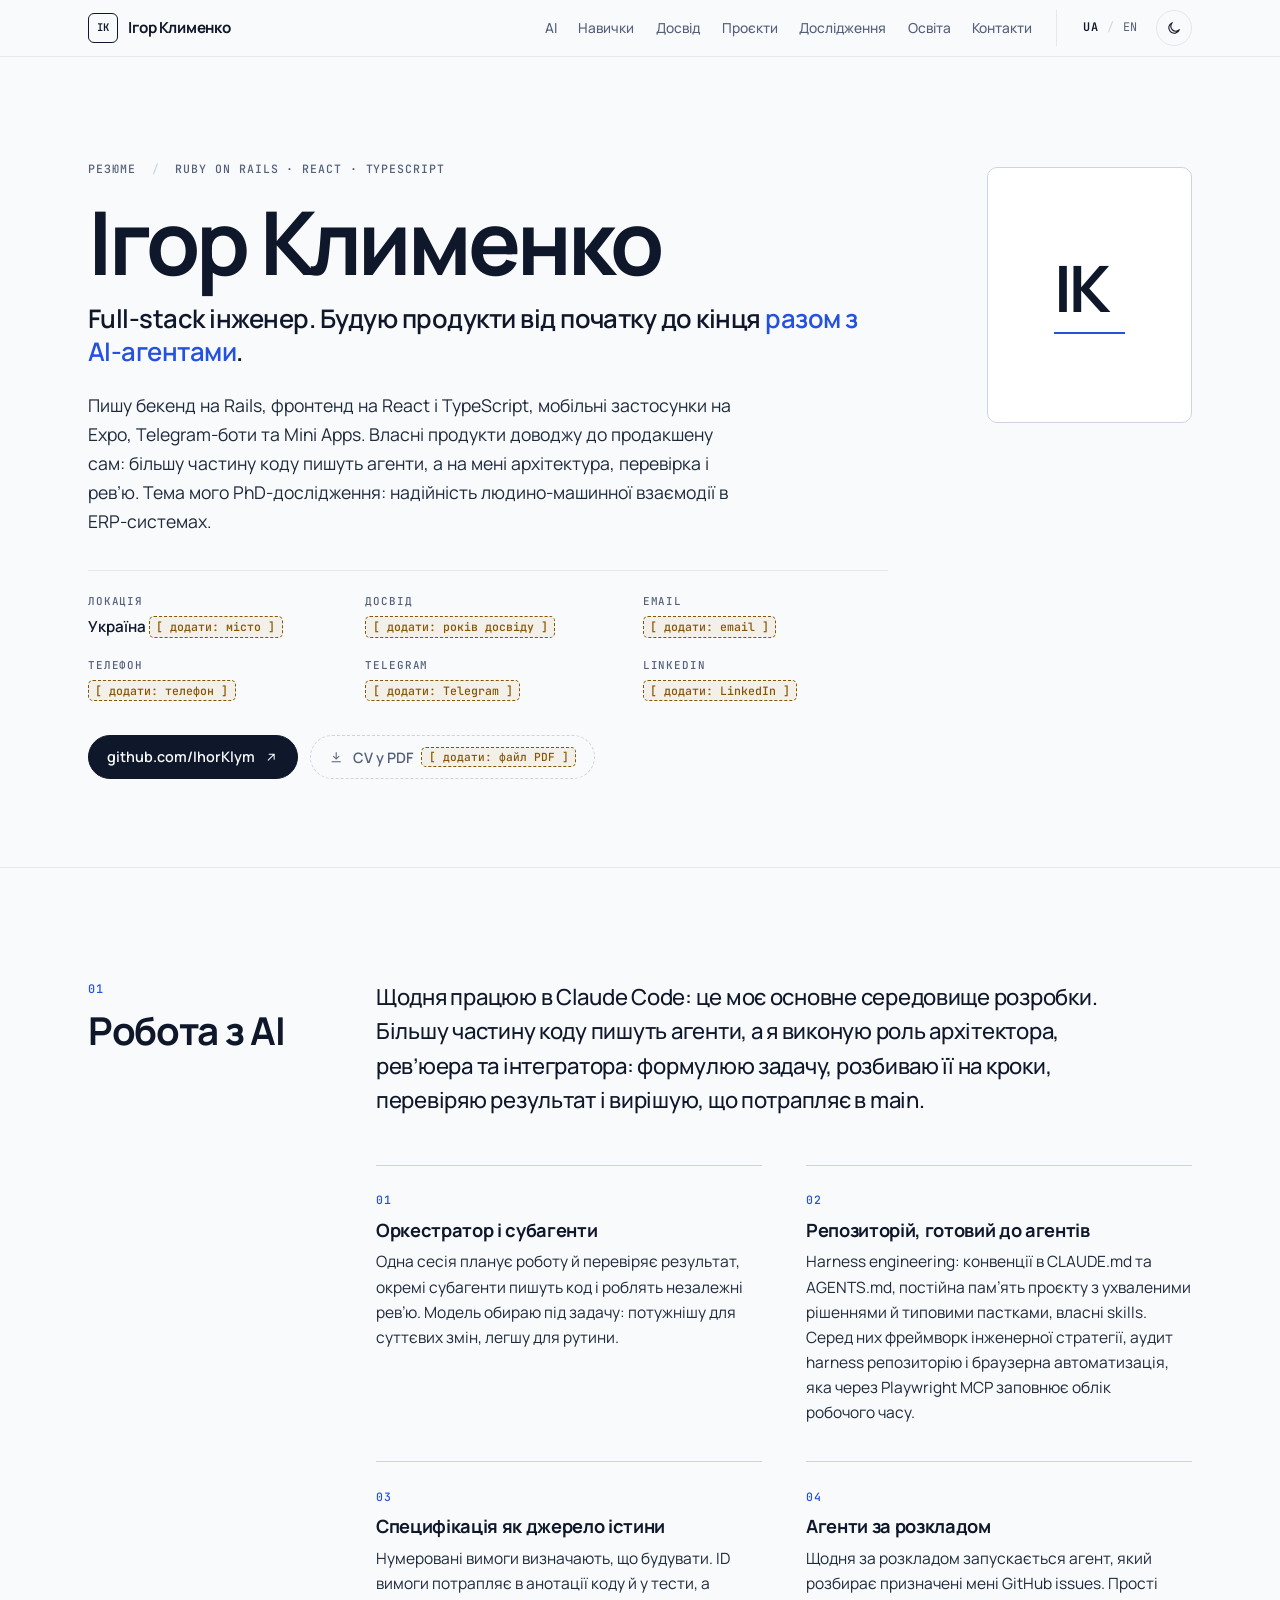
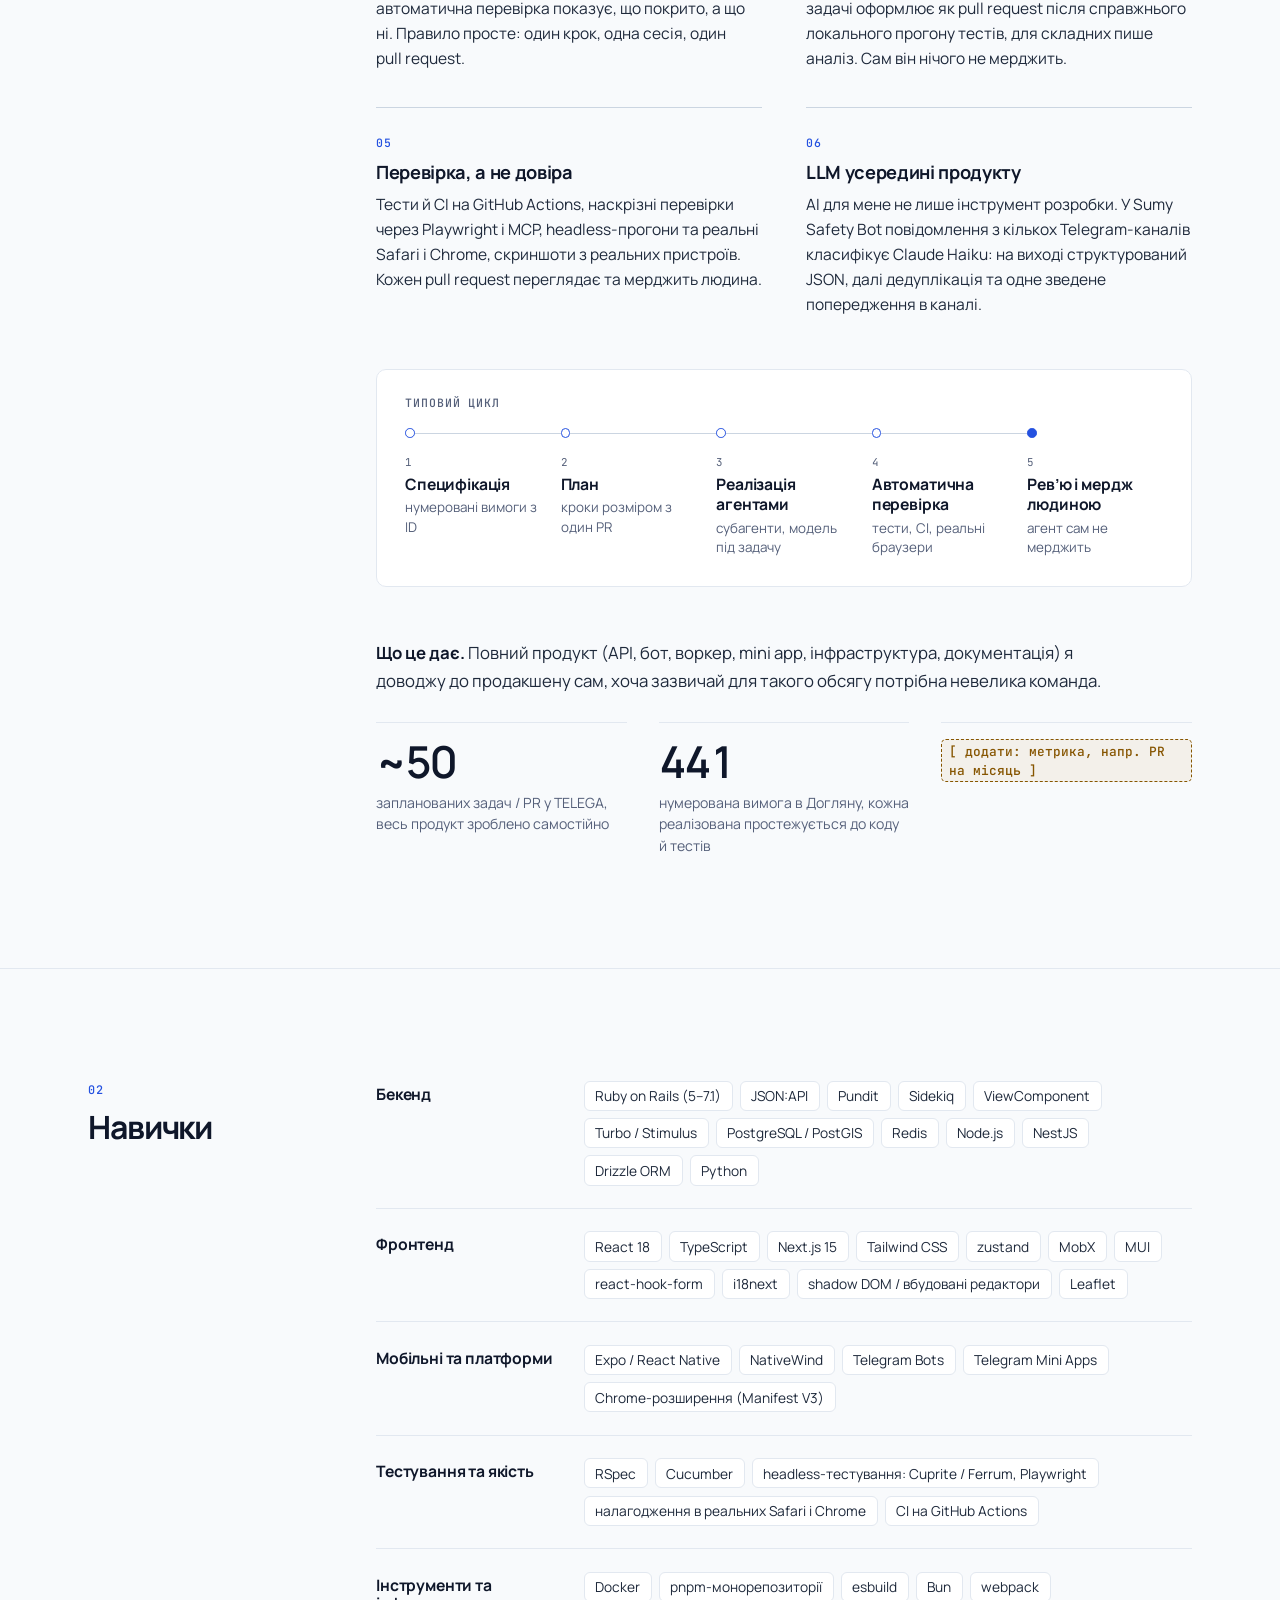
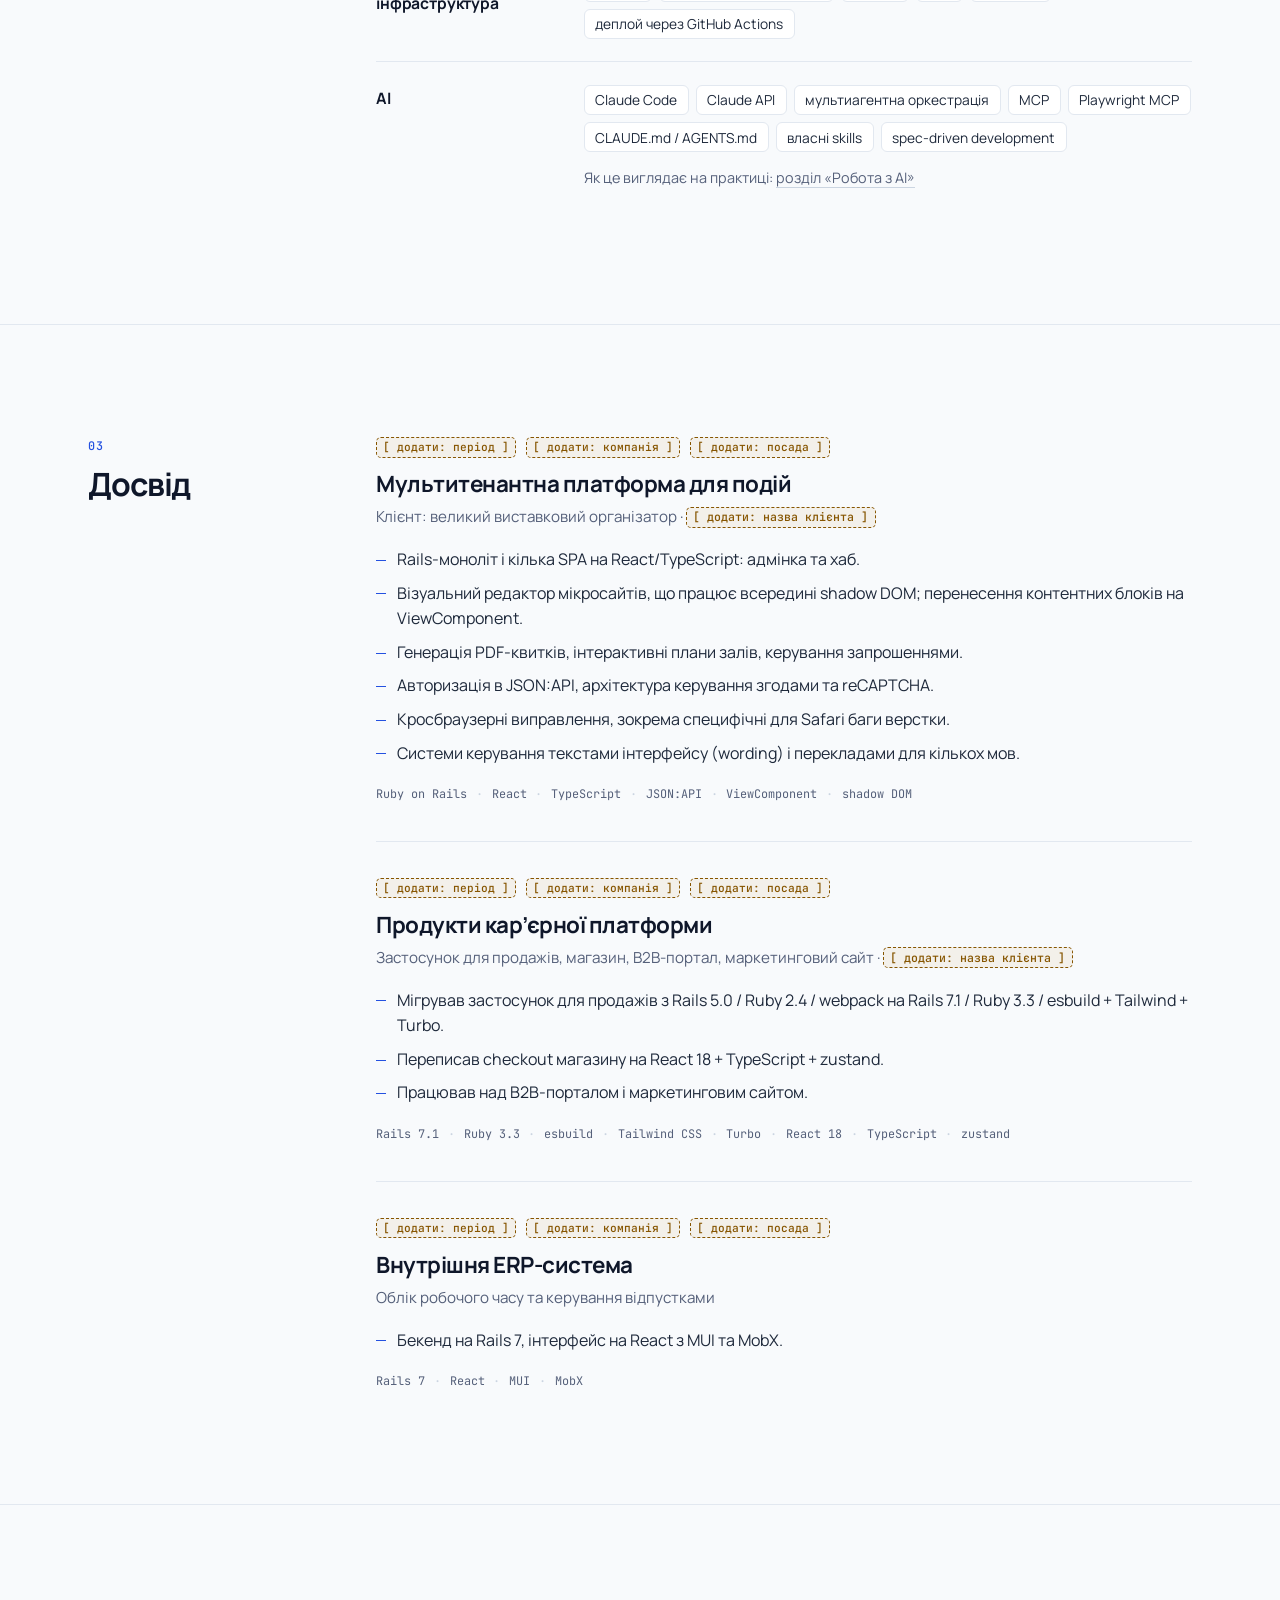
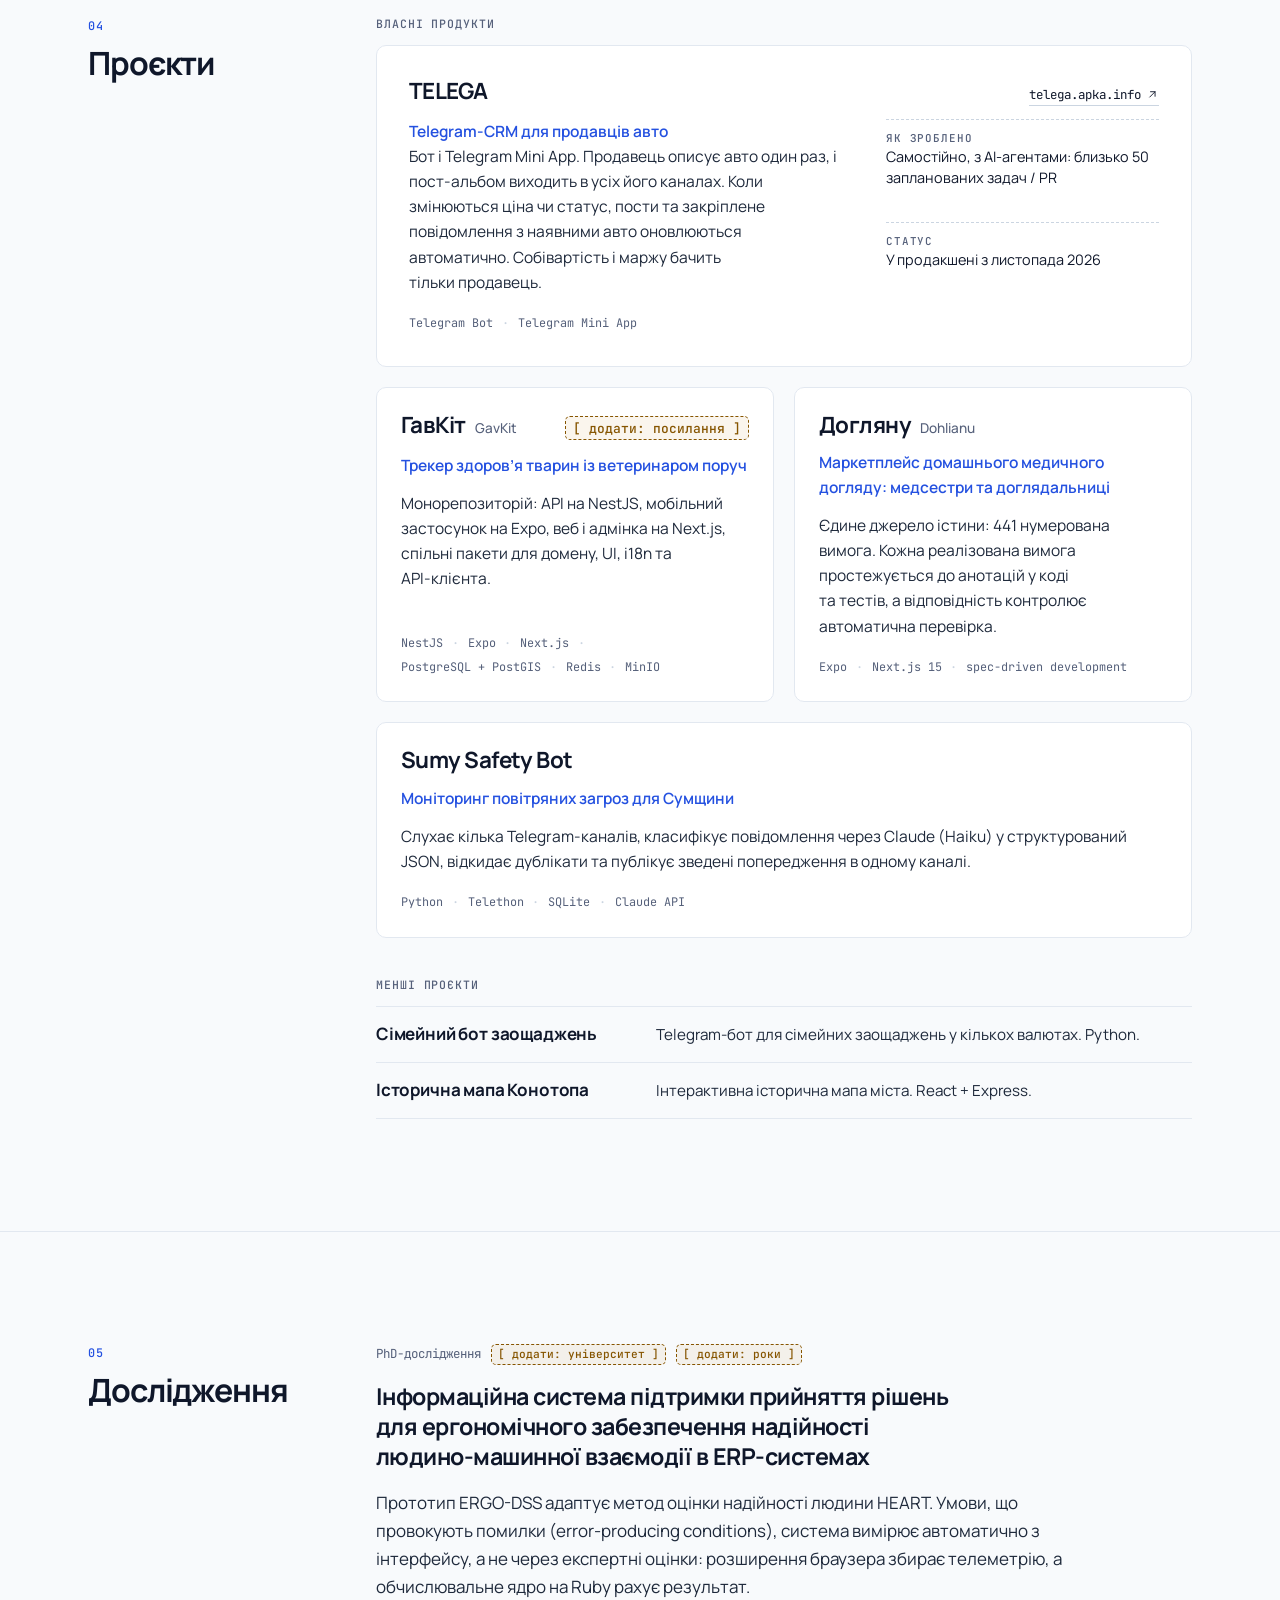
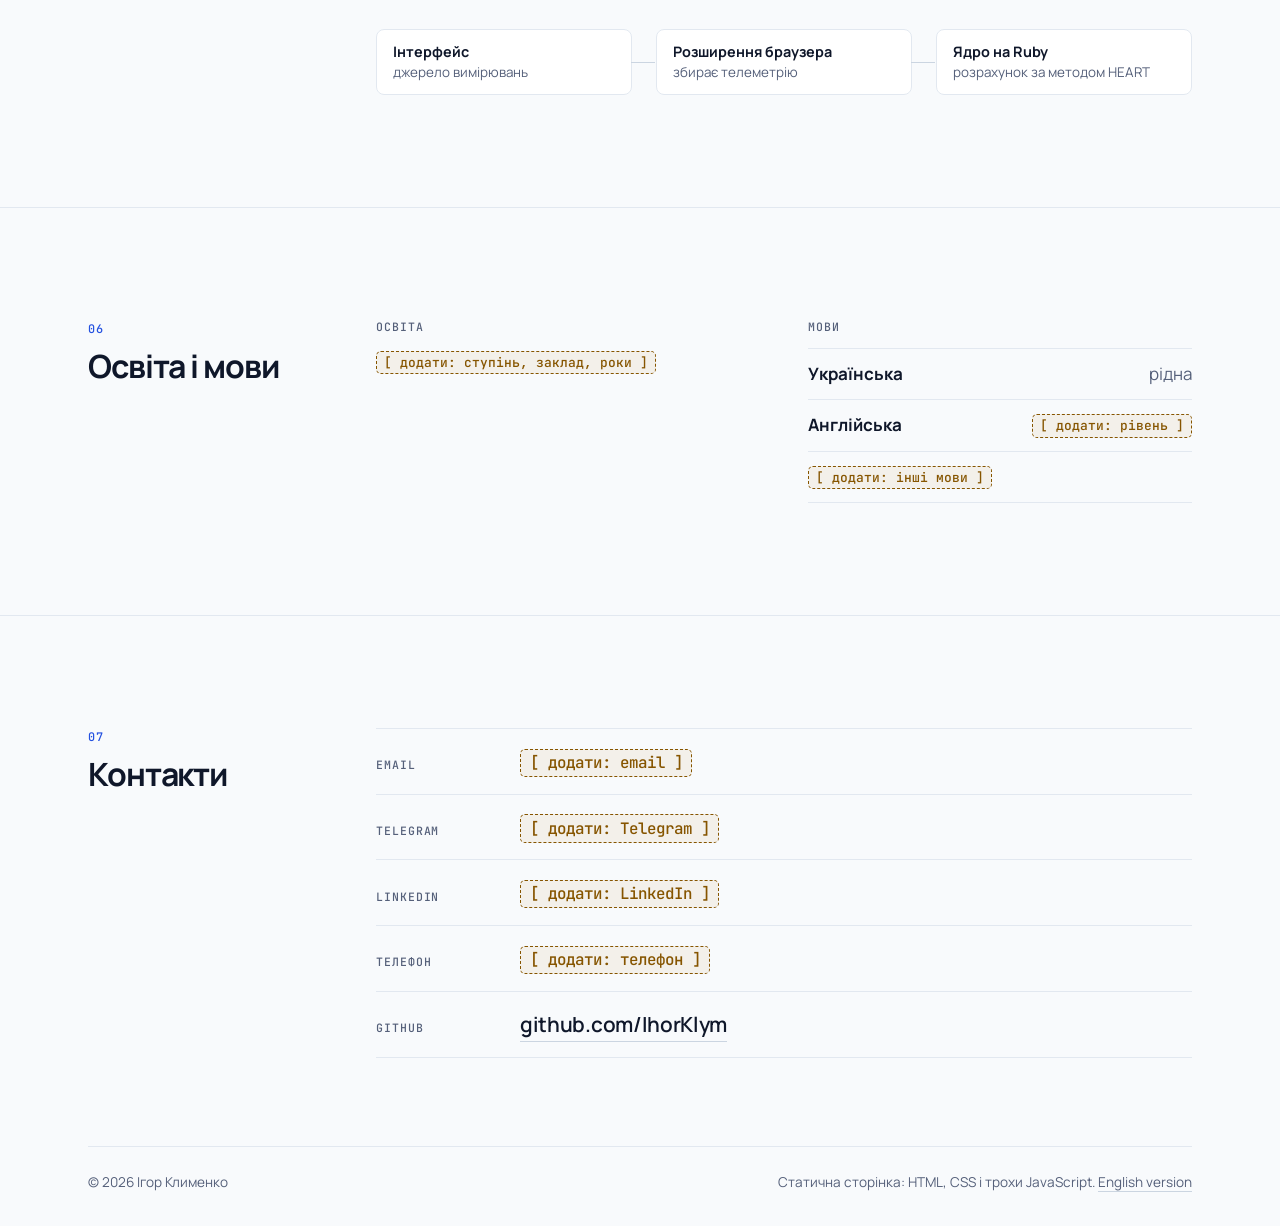
==== commit 9ff5a6c9: "Switch palette to cool slate with blue accent Co-Authored-By: Claude Fable 5.2 <noreply@anthropic.co" ====
--- a/index.html
+++ b/index.html
@@ -12,8 +12,8 @@
   <link rel="alternate" hreflang="x-default" href="https://ihorklym.github.io/cv/">
 
   <meta name="color-scheme" content="light dark">
-  <meta name="theme-color" content="#f7f6f2" media="(prefers-color-scheme: light)">
-  <meta name="theme-color" content="#111316" media="(prefers-color-scheme: dark)">
+  <meta name="theme-color" content="#f8fafc" media="(prefers-color-scheme: light)">
+  <meta name="theme-color" content="#0b0f17" media="(prefers-color-scheme: dark)">
 
   <meta property="og:type" content="profile">
   <meta property="og:site_name" content="Ігор Клименко · CV">
--- a/assets/style.css
+++ b/assets/style.css
@@ -9,15 +9,15 @@
    --------------------------------------------------------------- */
 
 :root {
-  --bg: #f7f6f2;
-  --surface: #fdfcf9;
-  --fg: #16181b;
-  --fg-soft: #33373d;
-  --muted: #5d626b;
-  --rule: #e2e0d8;
-  --rule-strong: #c8c5bb;
-  --accent: #1b675a;
-  --accent-wash: rgba(27, 103, 90, 0.08);
+  --bg: #f8fafc;
+  --surface: #ffffff;
+  --fg: #0f172a;
+  --fg-soft: #1e293b;
+  --muted: #55607a;
+  --rule: #e2e8f0;
+  --rule-strong: #cbd5e1;
+  --accent: #2451e0;
+  --accent-wash: rgba(36, 81, 224, 0.08);
   --todo: #865500;
   --todo-wash: rgba(176, 118, 0, 0.07);
   --shadow: 0 1px 2px rgba(20, 22, 25, 0.04), 0 10px 28px -16px rgba(20, 22, 25, 0.18);
@@ -36,15 +36,15 @@
 
 @media (prefers-color-scheme: dark) {
   :root:not([data-theme="light"]) {
-    --bg: #111316;
-    --surface: #16191d;
-    --fg: #ecebe6;
-    --fg-soft: #c8cace;
-    --muted: #999ea7;
-    --rule: #262a30;
-    --rule-strong: #3b4048;
-    --accent: #7cc6b2;
-    --accent-wash: rgba(124, 198, 178, 0.09);
+    --bg: #0b0f17;
+    --surface: #111722;
+    --fg: #e6eaf2;
+    --fg-soft: #c3cad8;
+    --muted: #8f9bb0;
+    --rule: #1e2633;
+    --rule-strong: #333e50;
+    --accent: #7aa2ff;
+    --accent-wash: rgba(122, 162, 255, 0.09);
     --todo: #e0b45e;
     --todo-wash: rgba(224, 180, 94, 0.08);
     --shadow: 0 1px 2px rgba(0, 0, 0, 0.3), 0 12px 32px -16px rgba(0, 0, 0, 0.7);
@@ -53,15 +53,15 @@
 }
 
 :root[data-theme="dark"] {
-  --bg: #111316;
-  --surface: #16191d;
-  --fg: #ecebe6;
-  --fg-soft: #c8cace;
-  --muted: #999ea7;
-  --rule: #262a30;
-  --rule-strong: #3b4048;
-  --accent: #7cc6b2;
-  --accent-wash: rgba(124, 198, 178, 0.09);
+  --bg: #0b0f17;
+  --surface: #111722;
+  --fg: #e6eaf2;
+  --fg-soft: #c3cad8;
+  --muted: #8f9bb0;
+  --rule: #1e2633;
+  --rule-strong: #333e50;
+  --accent: #7aa2ff;
+  --accent-wash: rgba(122, 162, 255, 0.09);
   --todo: #e0b45e;
   --todo-wash: rgba(224, 180, 94, 0.08);
   --shadow: 0 1px 2px rgba(0, 0, 0, 0.3), 0 12px 32px -16px rgba(0, 0, 0, 0.7);
@@ -1611,7 +1611,7 @@
     --muted: #555;
     --rule: #d9d9d9;
     --rule-strong: #b5b5b5;
-    --accent: #1b675a;
+    --accent: #2451e0;
     color-scheme: light;
   }
 
